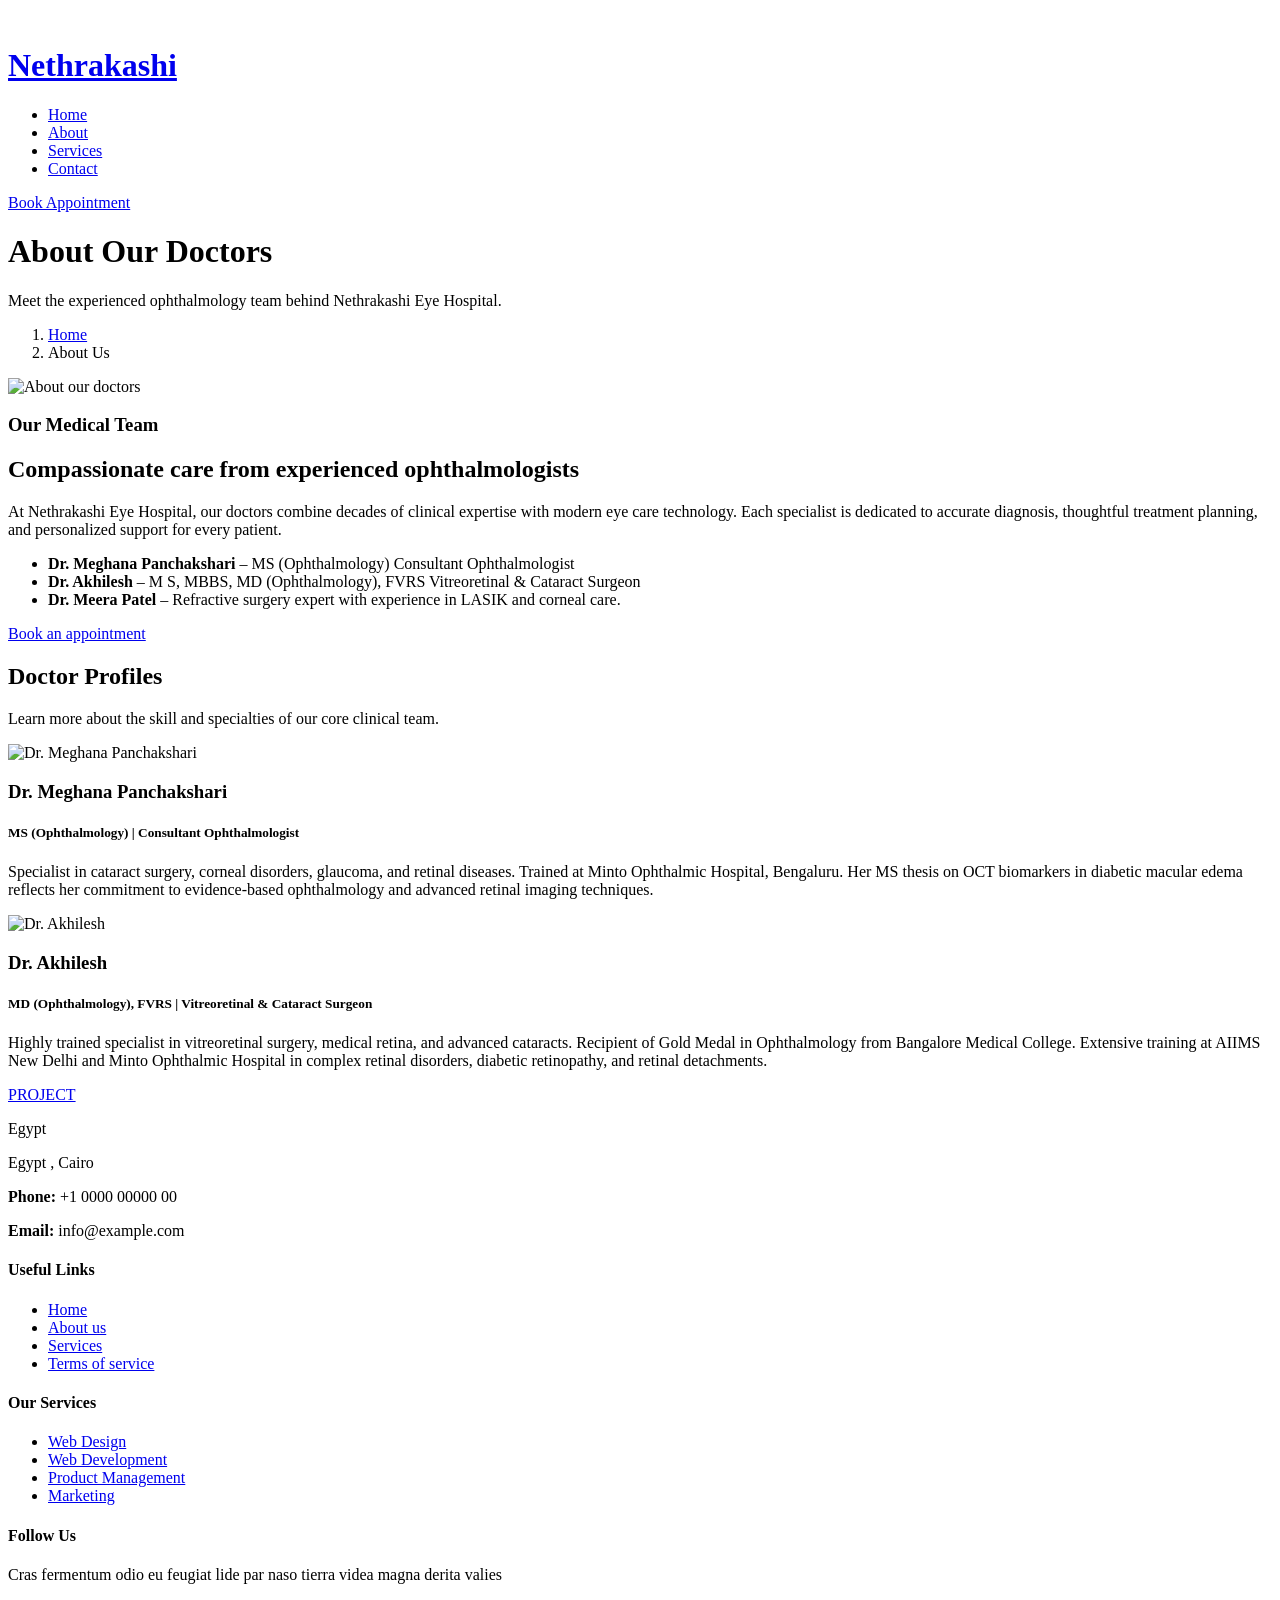
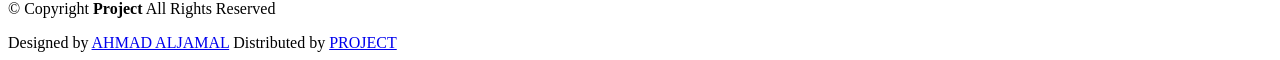
==== about.html @ dff30c12 "Add files via upload" ====
<!DOCTYPE html>
<html lang="en">

<head>
  <meta charset="utf-8">
  <meta content="width=device-width, initial-scale=1.0" name="viewport">
  <title>About Us - Nethrakashi Eye Hospital</title>
  <meta name="description" content="About the doctors and care team at Nethrakashi Eye Hospital">
  <meta name="keywords" content="Eye hospital, doctors, ophthalmology, eye care, about us">

  <!-- Favicons -->
  <link href="assets/img/favicon.png" rel="icon">
  <link href="assets/img/apple-touch-icon.png" rel="apple-touch-icon">

  <!-- Fonts -->
  <link href="https://fonts.googleapis.com" rel="preconnect">
  <link href="https://fonts.gstatic.com" rel="preconnect" crossorigin>
  <link href="https://fonts.googleapis.com/css2?family=Roboto:ital,wght@0,100;0,300;0,400;0,500;0,700;0,900;1,100;1,300;1,400;1,500;1,700;1,900&family=Poppins:ital,wght@0,100;0,200;0,300;0,400;0,500;0,600;0,700;0,800;0,900;1,100;1,200;1,300;1,400;1,500;1,600;1,700;1,800;1,900&family=Nunito:ital,wght@0,200;0,300;0,400;0,500;0,600;0,700;0,800;0,900;1,200;1,300;1,400;1,500;1,600;1,700;1,800;1,900&display=swap" rel="stylesheet">

  <!-- Vendor CSS Files -->
  <link href="assets/vendor/bootstrap/css/bootstrap.min.css" rel="stylesheet">
  <link href="assets/vendor/bootstrap-icons/bootstrap-icons.css" rel="stylesheet">
  <link href="assets/vendor/aos/aos.css" rel="stylesheet">
  <link href="assets/vendor/glightbox/css/glightbox.min.css" rel="stylesheet">
  <link href="assets/vendor/swiper/swiper-bundle.min.css" rel="stylesheet">

  <!-- Main CSS File -->
  <link href="assets/css/main.css" rel="stylesheet">
</head>

<body class="about-page">

  <header id="header" class="header d-flex align-items-center fixed-top">
    <div class="container-fluid container-xl position-relative d-flex align-items-center">

      <a href="index.html" class="logo d-flex align-items-center me-auto">
        <img src="assets/img/logo.png" alt="">
        <h1 class="sitename">Nethrakashi</h1>
      </a>

      <nav id="navmenu" class="navmenu">
        <ul>
          <li><a href="index.html">Home</a></li>
          <li><a href="about.html" class="active">About</a></li>
          <li><a href="index.html#services">Services</a></li>
          <li><a href="index.html#contact">Contact</a></li>
        </ul>
        <i class="mobile-nav-toggle d-xl-none bi bi-list"></i>
      </nav>

      <a class="btn-getstarted flex-md-shrink-0" href="booking.html">Book Appointment</a>

    </div>
  </header>

  <main class="main">

    <div class="page-title">
      <div class="heading">
        <div class="container">
          <div class="row d-flex justify-content-center text-center">
            <div class="col-lg-8">
              <h1>About Our Doctors</h1>
              <p class="mb-0">Meet the experienced ophthalmology team behind Nethrakashi Eye Hospital.</p>
            </div>
          </div>
        </div>
      </div>
      <nav class="breadcrumbs">
        <div class="container">
          <ol>
            <li><a href="index.html">Home</a></li>
            <li class="current">About Us</li>
          </ol>
        </div>
      </nav>
    </div>

    <section id="about" class="about section">
      <div class="container" data-aos="fade-up">
        <div class="row gx-0 align-items-center">

          <div class="col-lg-6 d-flex align-items-center" data-aos="zoom-out" data-aos-delay="200">
            <img src="assets/img/about.jpg" class="img-fluid" alt="About our doctors">
          </div>

          <div class="col-lg-6 d-flex flex-column justify-content-center" data-aos="fade-up" data-aos-delay="200">
            <div class="content">
              <h3>Our Medical Team</h3>
              <h2>Compassionate care from experienced ophthalmologists</h2>
              <p>At Nethrakashi Eye Hospital, our doctors combine decades of clinical expertise with modern eye care technology. Each specialist is dedicated to accurate diagnosis, thoughtful treatment planning, and personalized support for every patient.</p>
              <ul>
                <li><strong>Dr. Meghana Panchakshari</strong> – MS (Ophthalmology) Consultant Ophthalmologist</li>
                <li><strong>Dr. Akhilesh</strong> – M S, MBBS, MD (Ophthalmology), FVRS Vitreoretinal & Cataract Surgeon</li>
                <li><strong>Dr. Meera Patel</strong> – Refractive surgery expert with experience in LASIK and corneal care.</li>
              </ul>
              <div class="text-center text-lg-start">
                <a href="booking.html" class="btn-read-more d-inline-flex align-items-center justify-content-center align-self-center">
                  <span>Book an appointment</span>
                  <i class="bi bi-arrow-right"></i>
                </a>
              </div>
            </div>
          </div>

        </div>
      </div>
    </section>

    <section id="doctor-profiles" class="section">
      <div class="container" data-aos="fade-up">
        <div class="section-title">
          <h2>Doctor Profiles</h2>
          <p>Learn more about the skill and specialties of our core clinical team.</p>
        </div>

        <div class="row gy-4">
          <div class="col-lg-6" data-aos="fade-up" data-aos-delay="100">
            <div class="card doctor-card h-100">
              <div class="row g-0 align-items-center">
                <div class="col-md-5">
                  <img src="assets/img/team/team-2.jpg" class="img-fluid rounded-start" alt="Dr. Meghana Panchakshari">
                </div>
                <div class="col-md-7">
                  <div class="card-body">
                    <h3 class="fs-4">Dr. Meghana Panchakshari</h3>
                    <h5 class="text-muted fw-semibold mb-3">MS (Ophthalmology) | Consultant Ophthalmologist</h5>
                    <p class="fs-6">Specialist in cataract surgery, corneal disorders, glaucoma, and retinal diseases. Trained at Minto Ophthalmic Hospital, Bengaluru. Her MS thesis on OCT biomarkers in diabetic macular edema reflects her commitment to evidence-based ophthalmology and advanced retinal imaging techniques.</p>
                  </div>
                </div>
              </div>
            </div>
          </div>

          <div class="col-lg-6" data-aos="fade-up" data-aos-delay="200">
            <div class="card doctor-card h-100">
              <div class="row g-0 align-items-center">
                <div class="col-md-5">
                  <img src="#" class="img-fluid rounded-start" alt="Dr. Akhilesh">
                </div>
                <div class="col-md-7">
                  <div class="card-body">
                    <h3 class="fs-4">Dr. Akhilesh</h3>
                    <h5 class="text-muted fw-semibold mb-3">MD (Ophthalmology), FVRS | Vitreoretinal & Cataract Surgeon</h5>
                    <p class="fs-6">Highly trained specialist in vitreoretinal surgery, medical retina, and advanced cataracts. Recipient of Gold Medal in Ophthalmology from Bangalore Medical College. Extensive training at AIIMS New Delhi and Minto Ophthalmic Hospital in complex retinal disorders, diabetic retinopathy, and retinal detachments.</p>
                  </div>
                </div>
              </div>
            </div>
          </div>
        </div>
      </div>
    </section>

  </main>

  <footer id="footer" class="footer">

    <div class="container footer-top">
      <div class="row gy-4">
        <div class="col-lg-4 col-md-6 footer-about">
          <a href="index.html" class="d-flex align-items-center">
            <span class="sitename">PROJECT</span>
          </a>
          <div class="footer-contact pt-3">
            <p>Egypt</p>
            <p>Egypt , Cairo</p>
            <p class="mt-3"><strong>Phone:</strong> <span>+1 0000 00000 00</span></p>
            <p><strong>Email:</strong> <span>info@example.com</span></p>
          </div>
        </div>

        <div class="col-lg-2 col-md-3 footer-links">
          <h4>Useful Links</h4>
          <ul>
            <li><i class="bi bi-chevron-right"></i> <a href="index.html">Home</a></li>
            <li><i class="bi bi-chevron-right"></i> <a href="about.html">About us</a></li>
            <li><i class="bi bi-chevron-right"></i> <a href="index.html#services">Services</a></li>
            <li><i class="bi bi-chevron-right"></i> <a href="#">Terms of service</a></li>
          </ul>
        </div>

        <div class="col-lg-2 col-md-3 footer-links">
          <h4>Our Services</h4>
          <ul>
            <li><i class="bi bi-chevron-right"></i> <a href="#">Web Design</a></li>
            <li><i class="bi bi-chevron-right"></i> <a href="#">Web Development</a></li>
            <li><i class="bi bi-chevron-right"></i> <a href="#">Product Management</a></li>
            <li><i class="bi bi-chevron-right"></i> <a href="#">Marketing</a></li>
          </ul>
        </div>

        <div class="col-lg-4 col-md-12">
          <h4>Follow Us</h4>
          <p>Cras fermentum odio eu feugiat lide par naso tierra videa magna derita valies</p>
          <div class="social-links d-flex">
            <a href=""><i class="bi bi-twitter-x"></i></a>
            <a href=""><i class="bi bi-facebook"></i></a>
            <a href=""><i class="bi bi-instagram"></i></a>
            <a href=""><i class="bi bi-linkedin"></i></a>
          </div>
        </div>

      </div>
    </div>

    <div class="container copyright text-center mt-4">
      <p>© <span>Copyright</span> <strong class="px-1 sitename">Project</strong> <span>All Rights Reserved</span></p>
      <div class="credits">
        Designed by <a href="#">AHMAD ALJAMAL</a> Distributed by <a href="#">PROJECT</a>
      </div>
    </div>

  </footer>

  <a href="#" id="scroll-top" class="scroll-top d-flex align-items-center justify-content-center"><i class="bi bi-arrow-up-short"></i></a>

  <!-- Vendor JS Files -->
  <script src="assets/vendor/bootstrap/js/bootstrap.bundle.min.js"></script>
  <script src="assets/vendor/php-email-form/validate.js"></script>
  <script src="assets/vendor/aos/aos.js"></script>
  <script src="assets/vendor/glightbox/js/glightbox.min.js"></script>
  <script src="assets/vendor/purecounter/purecounter_vanilla.js"></script>
  <script src="assets/vendor/imagesloaded/imagesloaded.pkgd.min.js"></script>
  <script src="assets/vendor/isotope-layout/isotope.pkgd.min.js"></script>
  <script src="assets/vendor/swiper/swiper-bundle.min.js"></script>

  <!-- Main JS File -->
  <script src="assets/js/main.js"></script>

</body>

</html>
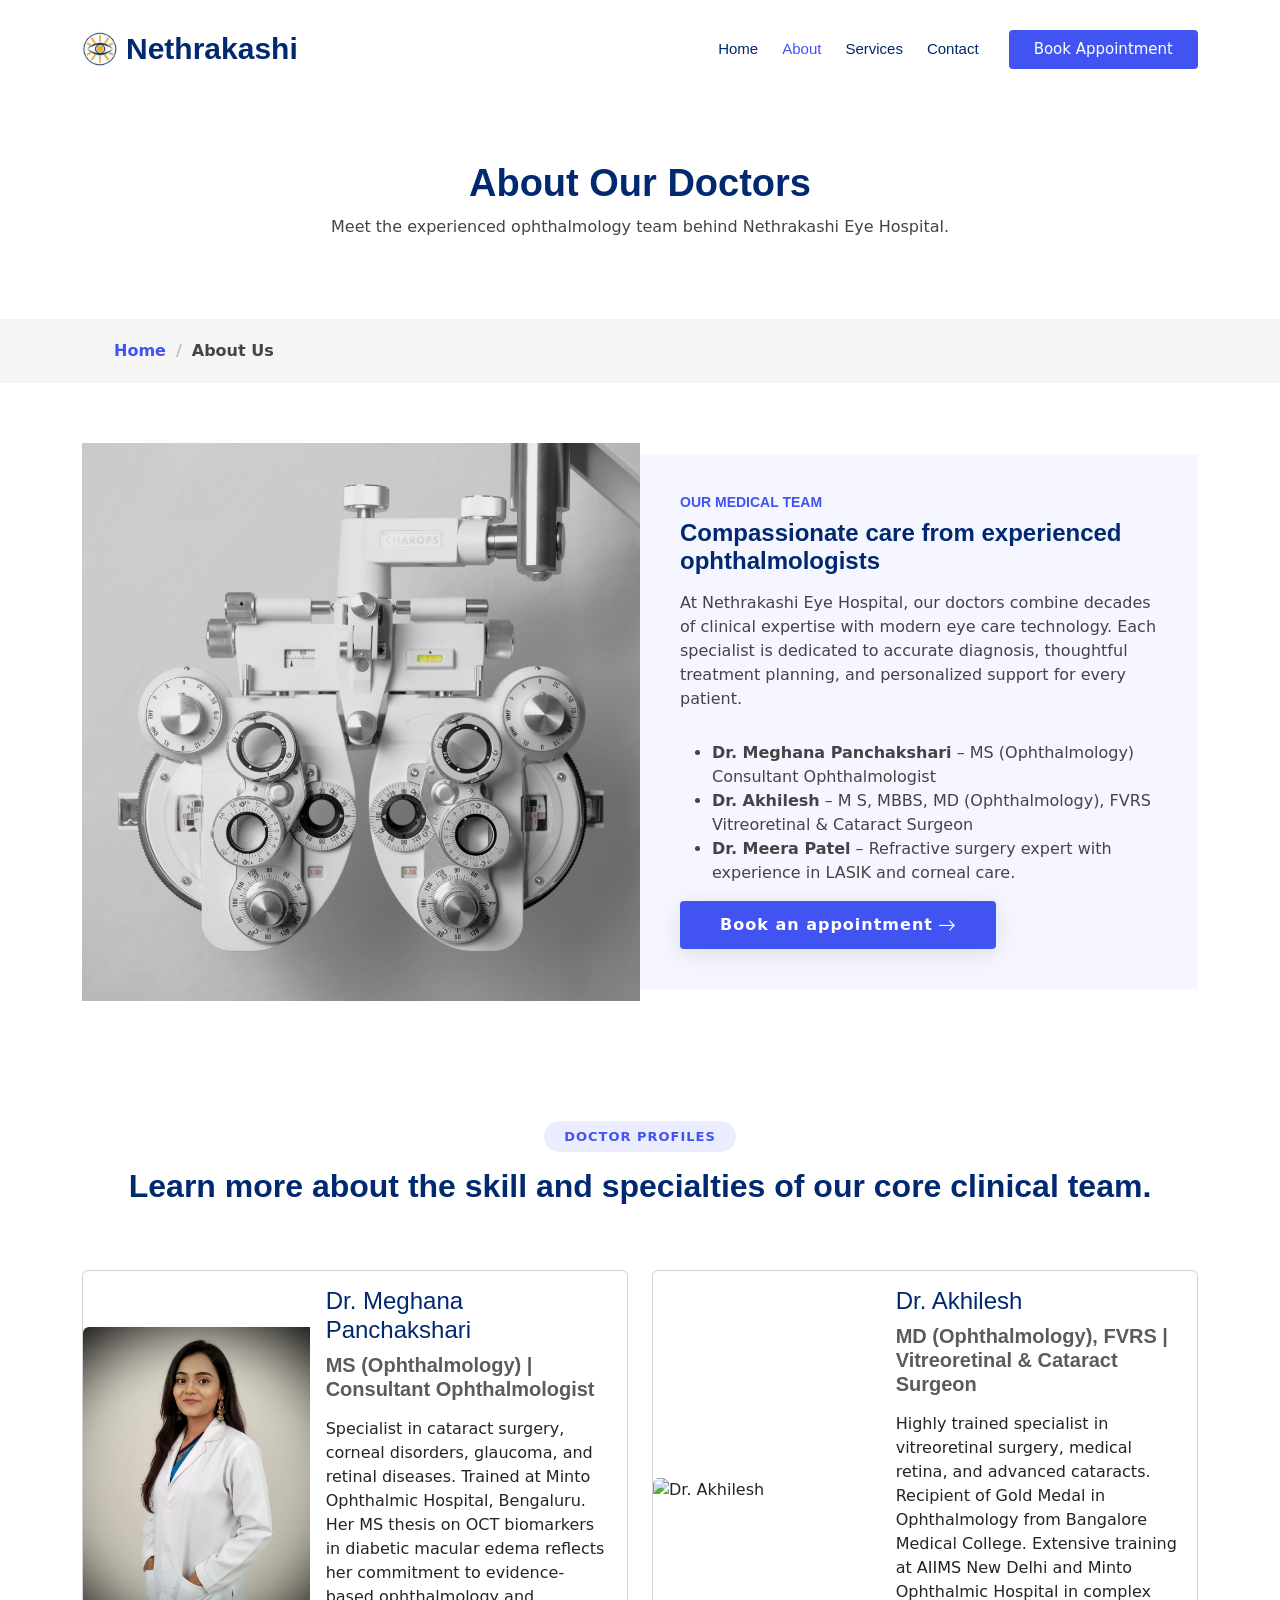
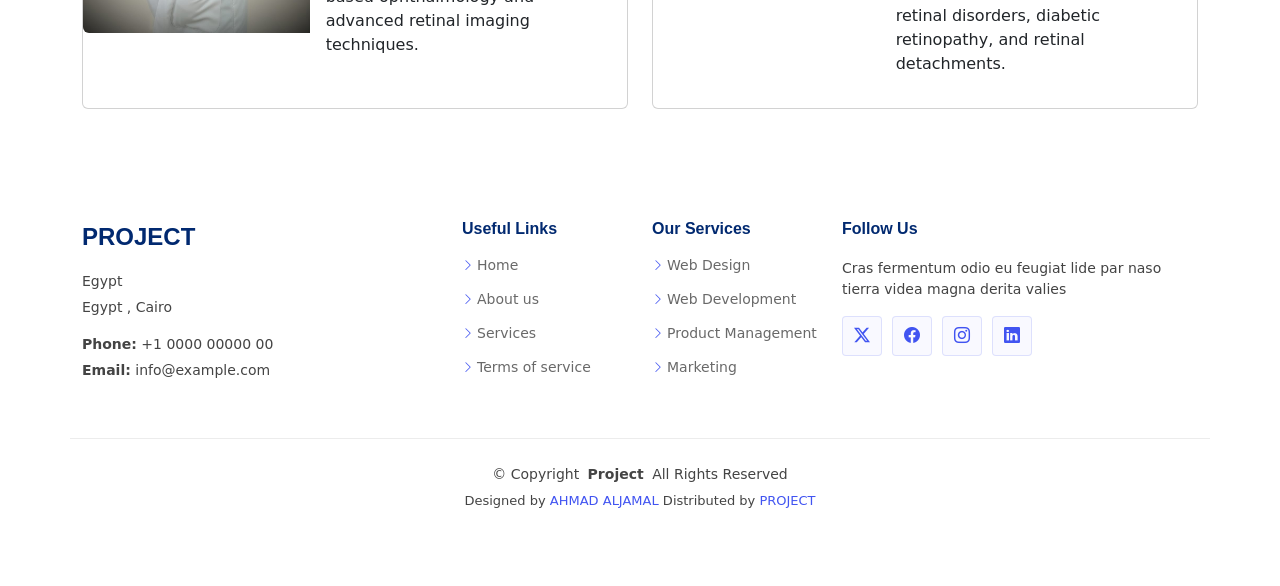
==== commit 9b0c78ba: "Upload new sites with folder structure" ====
--- a/about.html
+++ b/about.html
@@ -1,233 +1,233 @@
-<!DOCTYPE html>
-<html lang="en">
-
-<head>
-  <meta charset="utf-8">
-  <meta content="width=device-width, initial-scale=1.0" name="viewport">
-  <title>About Us - Nethrakashi Eye Hospital</title>
-  <meta name="description" content="About the doctors and care team at Nethrakashi Eye Hospital">
-  <meta name="keywords" content="Eye hospital, doctors, ophthalmology, eye care, about us">
-
-  <!-- Favicons -->
-  <link href="assets/img/favicon.png" rel="icon">
-  <link href="assets/img/apple-touch-icon.png" rel="apple-touch-icon">
-
-  <!-- Fonts -->
-  <link href="https://fonts.googleapis.com" rel="preconnect">
-  <link href="https://fonts.gstatic.com" rel="preconnect" crossorigin>
-  <link href="https://fonts.googleapis.com/css2?family=Roboto:ital,wght@0,100;0,300;0,400;0,500;0,700;0,900;1,100;1,300;1,400;1,500;1,700;1,900&family=Poppins:ital,wght@0,100;0,200;0,300;0,400;0,500;0,600;0,700;0,800;0,900;1,100;1,200;1,300;1,400;1,500;1,600;1,700;1,800;1,900&family=Nunito:ital,wght@0,200;0,300;0,400;0,500;0,600;0,700;0,800;0,900;1,200;1,300;1,400;1,500;1,600;1,700;1,800;1,900&display=swap" rel="stylesheet">
-
-  <!-- Vendor CSS Files -->
-  <link href="assets/vendor/bootstrap/css/bootstrap.min.css" rel="stylesheet">
-  <link href="assets/vendor/bootstrap-icons/bootstrap-icons.css" rel="stylesheet">
-  <link href="assets/vendor/aos/aos.css" rel="stylesheet">
-  <link href="assets/vendor/glightbox/css/glightbox.min.css" rel="stylesheet">
-  <link href="assets/vendor/swiper/swiper-bundle.min.css" rel="stylesheet">
-
-  <!-- Main CSS File -->
-  <link href="assets/css/main.css" rel="stylesheet">
-</head>
-
-<body class="about-page">
-
-  <header id="header" class="header d-flex align-items-center fixed-top">
-    <div class="container-fluid container-xl position-relative d-flex align-items-center">
-
-      <a href="index.html" class="logo d-flex align-items-center me-auto">
-        <img src="assets/img/logo.png" alt="">
-        <h1 class="sitename">Nethrakashi</h1>
-      </a>
-
-      <nav id="navmenu" class="navmenu">
-        <ul>
-          <li><a href="index.html">Home</a></li>
-          <li><a href="about.html" class="active">About</a></li>
-          <li><a href="index.html#services">Services</a></li>
-          <li><a href="index.html#contact">Contact</a></li>
-        </ul>
-        <i class="mobile-nav-toggle d-xl-none bi bi-list"></i>
-      </nav>
-
-      <a class="btn-getstarted flex-md-shrink-0" href="booking.html">Book Appointment</a>
-
-    </div>
-  </header>
-
-  <main class="main">
-
-    <div class="page-title">
-      <div class="heading">
-        <div class="container">
-          <div class="row d-flex justify-content-center text-center">
-            <div class="col-lg-8">
-              <h1>About Our Doctors</h1>
-              <p class="mb-0">Meet the experienced ophthalmology team behind Nethrakashi Eye Hospital.</p>
-            </div>
-          </div>
-        </div>
-      </div>
-      <nav class="breadcrumbs">
-        <div class="container">
-          <ol>
-            <li><a href="index.html">Home</a></li>
-            <li class="current">About Us</li>
-          </ol>
-        </div>
-      </nav>
-    </div>
-
-    <section id="about" class="about section">
-      <div class="container" data-aos="fade-up">
-        <div class="row gx-0 align-items-center">
-
-          <div class="col-lg-6 d-flex align-items-center" data-aos="zoom-out" data-aos-delay="200">
-            <img src="assets/img/about.jpg" class="img-fluid" alt="About our doctors">
-          </div>
-
-          <div class="col-lg-6 d-flex flex-column justify-content-center" data-aos="fade-up" data-aos-delay="200">
-            <div class="content">
-              <h3>Our Medical Team</h3>
-              <h2>Compassionate care from experienced ophthalmologists</h2>
-              <p>At Nethrakashi Eye Hospital, our doctors combine decades of clinical expertise with modern eye care technology. Each specialist is dedicated to accurate diagnosis, thoughtful treatment planning, and personalized support for every patient.</p>
-              <ul>
-                <li><strong>Dr. Meghana Panchakshari</strong> – MS (Ophthalmology) Consultant Ophthalmologist</li>
-                <li><strong>Dr. Akhilesh</strong> – M S, MBBS, MD (Ophthalmology), FVRS Vitreoretinal & Cataract Surgeon</li>
-                <li><strong>Dr. Meera Patel</strong> – Refractive surgery expert with experience in LASIK and corneal care.</li>
-              </ul>
-              <div class="text-center text-lg-start">
-                <a href="booking.html" class="btn-read-more d-inline-flex align-items-center justify-content-center align-self-center">
-                  <span>Book an appointment</span>
-                  <i class="bi bi-arrow-right"></i>
-                </a>
-              </div>
-            </div>
-          </div>
-
-        </div>
-      </div>
-    </section>
-
-    <section id="doctor-profiles" class="section">
-      <div class="container" data-aos="fade-up">
-        <div class="section-title">
-          <h2>Doctor Profiles</h2>
-          <p>Learn more about the skill and specialties of our core clinical team.</p>
-        </div>
-
-        <div class="row gy-4">
-          <div class="col-lg-6" data-aos="fade-up" data-aos-delay="100">
-            <div class="card doctor-card h-100">
-              <div class="row g-0 align-items-center">
-                <div class="col-md-5">
-                  <img src="assets/img/team/team-2.jpg" class="img-fluid rounded-start" alt="Dr. Meghana Panchakshari">
-                </div>
-                <div class="col-md-7">
-                  <div class="card-body">
-                    <h3 class="fs-4">Dr. Meghana Panchakshari</h3>
-                    <h5 class="text-muted fw-semibold mb-3">MS (Ophthalmology) | Consultant Ophthalmologist</h5>
-                    <p class="fs-6">Specialist in cataract surgery, corneal disorders, glaucoma, and retinal diseases. Trained at Minto Ophthalmic Hospital, Bengaluru. Her MS thesis on OCT biomarkers in diabetic macular edema reflects her commitment to evidence-based ophthalmology and advanced retinal imaging techniques.</p>
-                  </div>
-                </div>
-              </div>
-            </div>
-          </div>
-
-          <div class="col-lg-6" data-aos="fade-up" data-aos-delay="200">
-            <div class="card doctor-card h-100">
-              <div class="row g-0 align-items-center">
-                <div class="col-md-5">
-                  <img src="#" class="img-fluid rounded-start" alt="Dr. Akhilesh">
-                </div>
-                <div class="col-md-7">
-                  <div class="card-body">
-                    <h3 class="fs-4">Dr. Akhilesh</h3>
-                    <h5 class="text-muted fw-semibold mb-3">MD (Ophthalmology), FVRS | Vitreoretinal & Cataract Surgeon</h5>
-                    <p class="fs-6">Highly trained specialist in vitreoretinal surgery, medical retina, and advanced cataracts. Recipient of Gold Medal in Ophthalmology from Bangalore Medical College. Extensive training at AIIMS New Delhi and Minto Ophthalmic Hospital in complex retinal disorders, diabetic retinopathy, and retinal detachments.</p>
-                  </div>
-                </div>
-              </div>
-            </div>
-          </div>
-        </div>
-      </div>
-    </section>
-
-  </main>
-
-  <footer id="footer" class="footer">
-
-    <div class="container footer-top">
-      <div class="row gy-4">
-        <div class="col-lg-4 col-md-6 footer-about">
-          <a href="index.html" class="d-flex align-items-center">
-            <span class="sitename">PROJECT</span>
-          </a>
-          <div class="footer-contact pt-3">
-            <p>Egypt</p>
-            <p>Egypt , Cairo</p>
-            <p class="mt-3"><strong>Phone:</strong> <span>+1 0000 00000 00</span></p>
-            <p><strong>Email:</strong> <span>info@example.com</span></p>
-          </div>
-        </div>
-
-        <div class="col-lg-2 col-md-3 footer-links">
-          <h4>Useful Links</h4>
-          <ul>
-            <li><i class="bi bi-chevron-right"></i> <a href="index.html">Home</a></li>
-            <li><i class="bi bi-chevron-right"></i> <a href="about.html">About us</a></li>
-            <li><i class="bi bi-chevron-right"></i> <a href="index.html#services">Services</a></li>
-            <li><i class="bi bi-chevron-right"></i> <a href="#">Terms of service</a></li>
-          </ul>
-        </div>
-
-        <div class="col-lg-2 col-md-3 footer-links">
-          <h4>Our Services</h4>
-          <ul>
-            <li><i class="bi bi-chevron-right"></i> <a href="#">Web Design</a></li>
-            <li><i class="bi bi-chevron-right"></i> <a href="#">Web Development</a></li>
-            <li><i class="bi bi-chevron-right"></i> <a href="#">Product Management</a></li>
-            <li><i class="bi bi-chevron-right"></i> <a href="#">Marketing</a></li>
-          </ul>
-        </div>
-
-        <div class="col-lg-4 col-md-12">
-          <h4>Follow Us</h4>
-          <p>Cras fermentum odio eu feugiat lide par naso tierra videa magna derita valies</p>
-          <div class="social-links d-flex">
-            <a href=""><i class="bi bi-twitter-x"></i></a>
-            <a href=""><i class="bi bi-facebook"></i></a>
-            <a href=""><i class="bi bi-instagram"></i></a>
-            <a href=""><i class="bi bi-linkedin"></i></a>
-          </div>
-        </div>
-
-      </div>
-    </div>
-
-    <div class="container copyright text-center mt-4">
-      <p>© <span>Copyright</span> <strong class="px-1 sitename">Project</strong> <span>All Rights Reserved</span></p>
-      <div class="credits">
-        Designed by <a href="#">AHMAD ALJAMAL</a> Distributed by <a href="#">PROJECT</a>
-      </div>
-    </div>
-
-  </footer>
-
-  <a href="#" id="scroll-top" class="scroll-top d-flex align-items-center justify-content-center"><i class="bi bi-arrow-up-short"></i></a>
-
-  <!-- Vendor JS Files -->
-  <script src="assets/vendor/bootstrap/js/bootstrap.bundle.min.js"></script>
-  <script src="assets/vendor/php-email-form/validate.js"></script>
-  <script src="assets/vendor/aos/aos.js"></script>
-  <script src="assets/vendor/glightbox/js/glightbox.min.js"></script>
-  <script src="assets/vendor/purecounter/purecounter_vanilla.js"></script>
-  <script src="assets/vendor/imagesloaded/imagesloaded.pkgd.min.js"></script>
-  <script src="assets/vendor/isotope-layout/isotope.pkgd.min.js"></script>
-  <script src="assets/vendor/swiper/swiper-bundle.min.js"></script>
-
-  <!-- Main JS File -->
-  <script src="assets/js/main.js"></script>
-
-</body>
-
+<!DOCTYPE html>
+<html lang="en">
+
+<head>
+  <meta charset="utf-8">
+  <meta content="width=device-width, initial-scale=1.0" name="viewport">
+  <title>About Us - Nethrakashi Eye Hospital</title>
+  <meta name="description" content="About the doctors and care team at Nethrakashi Eye Hospital">
+  <meta name="keywords" content="Eye hospital, doctors, ophthalmology, eye care, about us">
+
+  <!-- Favicons -->
+  <link href="assets/img/favicon.png" rel="icon">
+  <link href="assets/img/apple-touch-icon.png" rel="apple-touch-icon">
+
+  <!-- Fonts -->
+  <link href="https://fonts.googleapis.com" rel="preconnect">
+  <link href="https://fonts.gstatic.com" rel="preconnect" crossorigin>
+  <link href="https://fonts.googleapis.com/css2?family=Roboto:ital,wght@0,100;0,300;0,400;0,500;0,700;0,900;1,100;1,300;1,400;1,500;1,700;1,900&family=Poppins:ital,wght@0,100;0,200;0,300;0,400;0,500;0,600;0,700;0,800;0,900;1,100;1,200;1,300;1,400;1,500;1,600;1,700;1,800;1,900&family=Nunito:ital,wght@0,200;0,300;0,400;0,500;0,600;0,700;0,800;0,900;1,200;1,300;1,400;1,500;1,600;1,700;1,800;1,900&display=swap" rel="stylesheet">
+
+  <!-- Vendor CSS Files -->
+  <link href="assets/vendor/bootstrap/css/bootstrap.min.css" rel="stylesheet">
+  <link href="assets/vendor/bootstrap-icons/bootstrap-icons.css" rel="stylesheet">
+  <link href="assets/vendor/aos/aos.css" rel="stylesheet">
+  <link href="assets/vendor/glightbox/css/glightbox.min.css" rel="stylesheet">
+  <link href="assets/vendor/swiper/swiper-bundle.min.css" rel="stylesheet">
+
+  <!-- Main CSS File -->
+  <link href="assets/css/main.css" rel="stylesheet">
+</head>
+
+<body class="about-page">
+
+  <header id="header" class="header d-flex align-items-center fixed-top">
+    <div class="container-fluid container-xl position-relative d-flex align-items-center">
+
+      <a href="index.html" class="logo d-flex align-items-center me-auto">
+        <img src="assets/img/logo.png" alt="">
+        <h1 class="sitename">Nethrakashi</h1>
+      </a>
+
+      <nav id="navmenu" class="navmenu">
+        <ul>
+          <li><a href="index.html">Home</a></li>
+          <li><a href="about.html" class="active">About</a></li>
+          <li><a href="index.html#services">Services</a></li>
+          <li><a href="index.html#contact">Contact</a></li>
+        </ul>
+        <i class="mobile-nav-toggle d-xl-none bi bi-list"></i>
+      </nav>
+
+      <a class="btn-getstarted flex-md-shrink-0" href="booking.html">Book Appointment</a>
+
+    </div>
+  </header>
+
+  <main class="main">
+
+    <div class="page-title">
+      <div class="heading">
+        <div class="container">
+          <div class="row d-flex justify-content-center text-center">
+            <div class="col-lg-8">
+              <h1>About Our Doctors</h1>
+              <p class="mb-0">Meet the experienced ophthalmology team behind Nethrakashi Eye Hospital.</p>
+            </div>
+          </div>
+        </div>
+      </div>
+      <nav class="breadcrumbs">
+        <div class="container">
+          <ol>
+            <li><a href="index.html">Home</a></li>
+            <li class="current">About Us</li>
+          </ol>
+        </div>
+      </nav>
+    </div>
+
+    <section id="about" class="about section">
+      <div class="container" data-aos="fade-up">
+        <div class="row gx-0 align-items-center">
+
+          <div class="col-lg-6 d-flex align-items-center" data-aos="zoom-out" data-aos-delay="200">
+            <img src="assets/img/about.jpg" class="img-fluid" alt="About our doctors">
+          </div>
+
+          <div class="col-lg-6 d-flex flex-column justify-content-center" data-aos="fade-up" data-aos-delay="200">
+            <div class="content">
+              <h3>Our Medical Team</h3>
+              <h2>Compassionate care from experienced ophthalmologists</h2>
+              <p>At Nethrakashi Eye Hospital, our doctors combine decades of clinical expertise with modern eye care technology. Each specialist is dedicated to accurate diagnosis, thoughtful treatment planning, and personalized support for every patient.</p>
+              <ul>
+                <li><strong>Dr. Meghana Panchakshari</strong> – MS (Ophthalmology) Consultant Ophthalmologist</li>
+                <li><strong>Dr. Akhilesh</strong> – M S, MBBS, MD (Ophthalmology), FVRS Vitreoretinal & Cataract Surgeon</li>
+                <li><strong>Dr. Meera Patel</strong> – Refractive surgery expert with experience in LASIK and corneal care.</li>
+              </ul>
+              <div class="text-center text-lg-start">
+                <a href="booking.html" class="btn-read-more d-inline-flex align-items-center justify-content-center align-self-center">
+                  <span>Book an appointment</span>
+                  <i class="bi bi-arrow-right"></i>
+                </a>
+              </div>
+            </div>
+          </div>
+
+        </div>
+      </div>
+    </section>
+
+    <section id="doctor-profiles" class="section">
+      <div class="container" data-aos="fade-up">
+        <div class="section-title">
+          <h2>Doctor Profiles</h2>
+          <p>Learn more about the skill and specialties of our core clinical team.</p>
+        </div>
+
+        <div class="row gy-4">
+          <div class="col-lg-6" data-aos="fade-up" data-aos-delay="100">
+            <div class="card doctor-card h-100">
+              <div class="row g-0 align-items-center">
+                <div class="col-md-5">
+                  <img src="assets/img/team/team-2.jpg" class="img-fluid rounded-start" alt="Dr. Meghana Panchakshari">
+                </div>
+                <div class="col-md-7">
+                  <div class="card-body">
+                    <h3 class="fs-4">Dr. Meghana Panchakshari</h3>
+                    <h5 class="text-muted fw-semibold mb-3">MS (Ophthalmology) | Consultant Ophthalmologist</h5>
+                    <p class="fs-6">Specialist in cataract surgery, corneal disorders, glaucoma, and retinal diseases. Trained at Minto Ophthalmic Hospital, Bengaluru. Her MS thesis on OCT biomarkers in diabetic macular edema reflects her commitment to evidence-based ophthalmology and advanced retinal imaging techniques.</p>
+                  </div>
+                </div>
+              </div>
+            </div>
+          </div>
+
+          <div class="col-lg-6" data-aos="fade-up" data-aos-delay="200">
+            <div class="card doctor-card h-100">
+              <div class="row g-0 align-items-center">
+                <div class="col-md-5">
+                  <img src="#" class="img-fluid rounded-start" alt="Dr. Akhilesh">
+                </div>
+                <div class="col-md-7">
+                  <div class="card-body">
+                    <h3 class="fs-4">Dr. Akhilesh</h3>
+                    <h5 class="text-muted fw-semibold mb-3">MD (Ophthalmology), FVRS | Vitreoretinal & Cataract Surgeon</h5>
+                    <p class="fs-6">Highly trained specialist in vitreoretinal surgery, medical retina, and advanced cataracts. Recipient of Gold Medal in Ophthalmology from Bangalore Medical College. Extensive training at AIIMS New Delhi and Minto Ophthalmic Hospital in complex retinal disorders, diabetic retinopathy, and retinal detachments.</p>
+                  </div>
+                </div>
+              </div>
+            </div>
+          </div>
+        </div>
+      </div>
+    </section>
+
+  </main>
+
+  <footer id="footer" class="footer">
+
+    <div class="container footer-top">
+      <div class="row gy-4">
+        <div class="col-lg-4 col-md-6 footer-about">
+          <a href="index.html" class="d-flex align-items-center">
+            <span class="sitename">PROJECT</span>
+          </a>
+          <div class="footer-contact pt-3">
+            <p>Egypt</p>
+            <p>Egypt , Cairo</p>
+            <p class="mt-3"><strong>Phone:</strong> <span>+1 0000 00000 00</span></p>
+            <p><strong>Email:</strong> <span>info@example.com</span></p>
+          </div>
+        </div>
+
+        <div class="col-lg-2 col-md-3 footer-links">
+          <h4>Useful Links</h4>
+          <ul>
+            <li><i class="bi bi-chevron-right"></i> <a href="index.html">Home</a></li>
+            <li><i class="bi bi-chevron-right"></i> <a href="about.html">About us</a></li>
+            <li><i class="bi bi-chevron-right"></i> <a href="index.html#services">Services</a></li>
+            <li><i class="bi bi-chevron-right"></i> <a href="#">Terms of service</a></li>
+          </ul>
+        </div>
+
+        <div class="col-lg-2 col-md-3 footer-links">
+          <h4>Our Services</h4>
+          <ul>
+            <li><i class="bi bi-chevron-right"></i> <a href="#">Web Design</a></li>
+            <li><i class="bi bi-chevron-right"></i> <a href="#">Web Development</a></li>
+            <li><i class="bi bi-chevron-right"></i> <a href="#">Product Management</a></li>
+            <li><i class="bi bi-chevron-right"></i> <a href="#">Marketing</a></li>
+          </ul>
+        </div>
+
+        <div class="col-lg-4 col-md-12">
+          <h4>Follow Us</h4>
+          <p>Cras fermentum odio eu feugiat lide par naso tierra videa magna derita valies</p>
+          <div class="social-links d-flex">
+            <a href=""><i class="bi bi-twitter-x"></i></a>
+            <a href=""><i class="bi bi-facebook"></i></a>
+            <a href=""><i class="bi bi-instagram"></i></a>
+            <a href=""><i class="bi bi-linkedin"></i></a>
+          </div>
+        </div>
+
+      </div>
+    </div>
+
+    <div class="container copyright text-center mt-4">
+      <p>© <span>Copyright</span> <strong class="px-1 sitename">Project</strong> <span>All Rights Reserved</span></p>
+      <div class="credits">
+        Designed by <a href="#">AHMAD ALJAMAL</a> Distributed by <a href="#">PROJECT</a>
+      </div>
+    </div>
+
+  </footer>
+
+  <a href="#" id="scroll-top" class="scroll-top d-flex align-items-center justify-content-center"><i class="bi bi-arrow-up-short"></i></a>
+
+  <!-- Vendor JS Files -->
+  <script src="assets/vendor/bootstrap/js/bootstrap.bundle.min.js"></script>
+  <script src="assets/vendor/php-email-form/validate.js"></script>
+  <script src="assets/vendor/aos/aos.js"></script>
+  <script src="assets/vendor/glightbox/js/glightbox.min.js"></script>
+  <script src="assets/vendor/purecounter/purecounter_vanilla.js"></script>
+  <script src="assets/vendor/imagesloaded/imagesloaded.pkgd.min.js"></script>
+  <script src="assets/vendor/isotope-layout/isotope.pkgd.min.js"></script>
+  <script src="assets/vendor/swiper/swiper-bundle.min.js"></script>
+
+  <!-- Main JS File -->
+  <script src="assets/js/main.js"></script>
+
+</body>
+
 </html>
--- a/assets/css/main.css
+++ b/assets/css/main.css
@@ -0,0 +1,2803 @@
+
+/* Fonts */
+:root {
+  --default-font: "Roboto",  system-ui, -apple-system, "Segoe UI", Roboto, "Helvetica Neue", Arial, "Noto Sans", "Liberation Sans", sans-serif, "Apple Color Emoji", "Segoe UI Emoji", "Segoe UI Symbol", "Noto Color Emoji";
+  --heading-font: "Nunito",  sans-serif;
+  --nav-font: "Poppins",  sans-serif;
+}
+
+/* Global Colors - The following color variables are used throughout the website. Updating them here will change the color scheme of the entire website */
+:root { 
+  --background-color: #ffffff; /* Background color for the entire website, including individual sections */
+  --default-color: #444444; /* Default color used for the majority of the text content across the entire website */
+  --heading-color: #012970; /* Color for headings, subheadings and title throughout the website */
+  --accent-color: #4154f1; /* Accent color that represents your brand on the website. It's used for buttons, links, and other elements that need to stand out */
+  --surface-color: #ffffff; /* The surface color is used as a background of boxed elements within sections, such as cards, icon boxes, or other elements that require a visual separation from the global background. */
+  --contrast-color: #ffffff; /* Contrast color for text, ensuring readability against backgrounds of accent, heading, or default colors. */
+}
+
+/* Nav Menu Colors - The following color variables are used specifically for the navigation menu. They are separate from the global colors to allow for more customization options */
+:root {
+  --nav-color: #012970;  /* The default color of the main navmenu links */
+  --nav-hover-color: #4154f1; /* Applied to main navmenu links when they are hovered over or active */
+  --nav-mobile-background-color: #ffffff; /* Used as the background color for mobile navigation menu */
+  --nav-dropdown-background-color: #ffffff; /* Used as the background color for dropdown items that appear when hovering over primary navigation items */
+  --nav-dropdown-color: #212529; /* Used for navigation links of the dropdown items in the navigation menu. */
+  --nav-dropdown-hover-color: #4154f1; /* Similar to --nav-hover-color, this color is applied to dropdown navigation links when they are hovered over. */
+}
+
+/* Color Presets - These classes override global colors when applied to any section or element, providing reuse of the sam color scheme. */
+
+.light-background {
+  --background-color: #f9f9f9;
+  --surface-color: #ffffff;
+}
+
+.dark-background {
+  --background-color: #060606;
+  --default-color: #ffffff;
+  --heading-color: #ffffff;
+  --surface-color: #252525;
+  --contrast-color: #ffffff;
+}
+
+/* Smooth scroll */
+:root {
+  scroll-behavior: smooth;
+}
+
+/*--------------------------------------------------------------
+# General Styling & Shared Classes
+--------------------------------------------------------------*/
+body {
+  color: var(--default-color);
+  background-color: var(--background-color);
+  font-family: var(--default-font);
+}
+*{
+  
+}
+
+a {
+  color: var(--accent-color);
+  text-decoration: none;
+  transition: 0.3s;
+}
+
+a:hover {
+  color: color-mix(in srgb, var(--accent-color), transparent 25%);
+  text-decoration: none;
+}
+
+h1,
+h2,
+h3,
+h4,
+h5,
+h6 {
+  color: var(--heading-color);
+  font-family: var(--heading-font);
+}
+
+/* PHP Email Form Messages
+------------------------------*/
+.php-email-form .error-message {
+  display: none;
+  background: #df1529;
+  color: #ffffff;
+  text-align: left;
+  padding: 15px;
+  margin-bottom: 24px;
+  font-weight: 600;
+}
+
+.php-email-form .sent-message {
+  display: none;
+  color: #ffffff;
+  color: #ffffff;
+  background: #059652;
+  text-align: center;
+  padding: 15px;
+  margin-bottom: 24px;
+  font-weight: 600;
+}
+
+.php-email-form .loading {
+  display: none;
+  display: none;
+  background: var(--surface-color);
+  text-align: center;
+  padding: 15px;
+  margin-bottom: 24px;
+}
+
+.php-email-form .loading:before {
+  content: "";
+  display: inline-block;
+  border-radius: 50%;
+  width: 24px;
+  height: 24px;
+  margin: 0 10px -6px 0;
+  border: 3px solid var(--accent-color);
+  border-top-color: var(--surface-color);
+  animation: php-email-form-loading 1s linear infinite;
+}
+
+@keyframes php-email-form-loading {
+  0% {
+    transform: rotate(0deg);
+  }
+
+  100% {
+    transform: rotate(360deg);
+  }
+}
+
+/*--------------------------------------------------------------
+# Global Header
+--------------------------------------------------------------*/
+.header {
+  color: var(--default-color);
+  background-color: var(--background-color);
+  padding: 20px 0;
+  transition: all 0.5s;
+  z-index: 997;
+}
+
+.header .logo {
+  line-height: 1;
+}
+
+.header .logo img {
+  max-height: 36px;
+  margin-right: 8px;
+}
+
+.header .logo h1 {
+  font-size: 30px;
+  margin: 0;
+  font-weight: 700;
+  color: var(--heading-color);
+}
+
+.header .btn-getstarted,
+.header .btn-getstarted:focus {
+  color: var(--contrast-color);
+  background: var(--accent-color);
+  font-size: 15px;
+  padding: 8px 25px;
+  margin: 0 0 0 30px;
+  border-radius: 4px;
+  transition: 0.3s;
+  font-weight: 500;
+}
+
+.header .btn-getstarted:hover,
+.header .btn-getstarted:focus:hover {
+  color: var(--contrast-color);
+  background: color-mix(in srgb, var(--accent-color), transparent 15%);
+}
+
+@media (max-width: 1200px) {
+  .header .logo {
+    order: 1;
+  }
+
+  .header .btn-getstarted {
+    order: 2;
+    margin: 0 15px 0 0;
+    padding: 6px 15px;
+  }
+
+  .header .navmenu {
+    order: 3;
+  }
+}
+
+.scrolled .header {
+  box-shadow: 0px 0 18px rgba(0, 0, 0, 0.1);
+}
+
+/* Index Page Header
+------------------------------*/
+.index-page .header {
+  --background-color: rgba(255, 255, 255, 0);
+}
+
+/* Index Page Header on Scroll
+------------------------------*/
+.index-page.scrolled .header {
+  --background-color: #ffffff;
+}
+
+/*--------------------------------------------------------------
+# Navigation Menu
+--------------------------------------------------------------*/
+/* Navmenu - Desktop */
+@media (min-width: 1200px) {
+  .navmenu {
+    padding: 0;
+  }
+
+  .navmenu ul {
+    margin: 0;
+    padding: 0;
+    display: flex;
+    list-style: none;
+    align-items: center;
+  }
+
+  .navmenu li {
+    position: relative;
+  }
+
+  .navmenu a,
+  .navmenu a:focus {
+    color: var(--nav-color);
+    padding: 18px 12px;
+    font-size: 15px;
+    font-family: var(--nav-font);
+    font-weight: 500;
+    display: flex;
+    align-items: center;
+    justify-content: space-between;
+    white-space: nowrap;
+    transition: 0.3s;
+  }
+
+  .navmenu a i,
+  .navmenu a:focus i {
+    font-size: 12px;
+    line-height: 0;
+    margin-left: 5px;
+    transition: 0.3s;
+  }
+
+  .navmenu li:last-child a {
+    padding-right: 0;
+  }
+
+  .navmenu li:hover>a,
+  .navmenu .active,
+  .navmenu .active:focus {
+    color: var(--nav-hover-color);
+  }
+
+  .navmenu .dropdown ul {
+    margin: 0;
+    padding: 10px 0;
+    background: var(--nav-dropdown-background-color);
+    display: block;
+    position: absolute;
+    visibility: hidden;
+    left: 14px;
+    top: 130%;
+    opacity: 0;
+    transition: 0.3s;
+    border-radius: 4px;
+    z-index: 99;
+    box-shadow: 0px 0px 30px rgba(0, 0, 0, 0.1);
+  }
+
+  .navmenu .dropdown ul li {
+    min-width: 200px;
+  }
+
+  .navmenu .dropdown ul a {
+    padding: 10px 20px;
+    font-size: 15px;
+    text-transform: none;
+    color: var(--nav-dropdown-color);
+  }
+
+  .navmenu .dropdown ul a i {
+    font-size: 12px;
+  }
+
+  .navmenu .dropdown ul a:hover,
+  .navmenu .dropdown ul .active:hover,
+  .navmenu .dropdown ul li:hover>a {
+    color: var(--nav-dropdown-hover-color);
+  }
+
+  .navmenu .dropdown:hover>ul {
+    opacity: 1;
+    top: 100%;
+    visibility: visible;
+  }
+
+  .navmenu .dropdown .dropdown ul {
+    top: 0;
+    left: -90%;
+    visibility: hidden;
+  }
+
+  .navmenu .dropdown .dropdown:hover>ul {
+    opacity: 1;
+    top: 0;
+    left: -100%;
+    visibility: visible;
+  }
+}
+
+/* Navmenu - Mobile */
+@media (max-width: 1199px) {
+  .mobile-nav-toggle {
+    color: var(--nav-color);
+    font-size: 28px;
+    line-height: 0;
+    margin-right: 10px;
+    cursor: pointer;
+    transition: color 0.3s;
+  }
+
+  .navmenu {
+    padding: 0;
+    z-index: 9997;
+  }
+
+  .navmenu ul {
+    display: none;
+    list-style: none;
+    position: absolute;
+    inset: 60px 20px 20px 20px;
+    padding: 10px 0;
+    margin: 0;
+    border-radius: 6px;
+    background-color: var(--nav-mobile-background-color);
+    overflow-y: auto;
+    transition: 0.3s;
+    z-index: 9998;
+    box-shadow: 0px 0px 30px rgba(0, 0, 0, 0.1);
+  }
+
+  .navmenu a,
+  .navmenu a:focus {
+    color: var(--nav-dropdown-color);
+    padding: 10px 20px;
+    font-family: var(--nav-font);
+    font-size: 17px;
+    font-weight: 500;
+    display: flex;
+    align-items: center;
+    justify-content: space-between;
+    white-space: nowrap;
+    transition: 0.3s;
+  }
+
+  .navmenu a i,
+  .navmenu a:focus i {
+    font-size: 12px;
+    line-height: 0;
+    margin-left: 5px;
+    width: 30px;
+    height: 30px;
+    display: flex;
+    align-items: center;
+    justify-content: center;
+    border-radius: 50%;
+    transition: 0.3s;
+    background-color: color-mix(in srgb, var(--accent-color), transparent 90%);
+  }
+
+  .navmenu a i:hover,
+  .navmenu a:focus i:hover {
+    background-color: var(--accent-color);
+    color: var(--contrast-color);
+  }
+
+  .navmenu a:hover,
+  .navmenu .active,
+  .navmenu .active:focus {
+    color: var(--nav-dropdown-hover-color);
+  }
+
+  .navmenu .active i,
+  .navmenu .active:focus i {
+    background-color: var(--accent-color);
+    color: var(--contrast-color);
+    transform: rotate(180deg);
+  }
+
+  .navmenu .dropdown ul {
+    position: static;
+    display: none;
+    z-index: 99;
+    padding: 10px 0;
+    margin: 10px 20px;
+    background-color: var(--nav-dropdown-background-color);
+    border: 1px solid color-mix(in srgb, var(--default-color), transparent 90%);
+    box-shadow: none;
+    transition: all 0.5s ease-in-out;
+  }
+
+  .navmenu .dropdown ul ul {
+    background-color: rgba(33, 37, 41, 0.1);
+  }
+
+  .navmenu .dropdown>.dropdown-active {
+    display: block;
+    background-color: rgba(33, 37, 41, 0.03);
+  }
+
+  .mobile-nav-active {
+    overflow: hidden;
+  }
+
+  .mobile-nav-active .mobile-nav-toggle {
+    color: #fff;
+    position: absolute;
+    font-size: 32px;
+    top: 15px;
+    right: 15px;
+    margin-right: 0;
+    z-index: 9999;
+  }
+
+  .mobile-nav-active .navmenu {
+    position: fixed;
+    overflow: hidden;
+    inset: 0;
+    background: rgba(33, 37, 41, 0.8);
+    transition: 0.3s;
+  }
+
+  .mobile-nav-active .navmenu>ul {
+    display: block;
+  }
+}
+
+/* Listing Dropdown - Desktop */
+@media (min-width: 1200px) {
+  .navmenu .listing-dropdown {
+    position: static;
+  }
+
+  .navmenu .listing-dropdown ul {
+    margin: 0;
+    padding: 10px;
+    background: var(--nav-dropdown-background-color);
+    box-shadow: 0px 0px 20px rgba(0, 0, 0, 0.1);
+    position: absolute;
+    top: 130%;
+    left: 0;
+    right: 0;
+    visibility: hidden;
+    opacity: 0;
+    display: flex;
+    transition: 0.3s;
+    border-radius: 4px;
+    z-index: 99;
+  }
+
+  .navmenu .listing-dropdown ul li {
+    flex: 1;
+  }
+
+  .navmenu .listing-dropdown ul li a,
+  .navmenu .listing-dropdown ul li:hover>a {
+    padding: 10px 20px;
+    font-size: 15px;
+    color: var(--nav-dropdown-color);
+    background-color: var(--nav-dropdown-background-color);
+  }
+
+  .navmenu .listing-dropdown ul li a:hover,
+  .navmenu .listing-dropdown ul li .active,
+  .navmenu .listing-dropdown ul li .active:hover {
+    color: var(--nav-dropdown-hover-color);
+    background-color: var(--nav-dropdown-background-color);
+  }
+
+  .navmenu .listing-dropdown:hover>ul {
+    opacity: 1;
+    top: 100%;
+    visibility: visible;
+  }
+}
+
+/* Listing Dropdown - Mobile */
+@media (max-width: 1199px) {
+  .navmenu .listing-dropdown ul {
+    position: static;
+    display: none;
+    z-index: 99;
+    padding: 10px 0;
+    margin: 10px 20px;
+    background-color: var(--nav-dropdown-background-color);
+    border: 1px solid color-mix(in srgb, var(--default-color), transparent 90%);
+    box-shadow: none;
+    transition: all 0.5s ease-in-out;
+  }
+
+  .navmenu .listing-dropdown ul ul {
+    background-color: rgba(33, 37, 41, 0.1);
+  }
+
+  .navmenu .listing-dropdown>.dropdown-active {
+    display: block;
+    background-color: rgba(33, 37, 41, 0.03);
+  }
+}
+
+/*--------------------------------------------------------------
+# Global Footer
+--------------------------------------------------------------*/
+.footer {
+  color: var(--default-color);
+  background-color: var(--background-color);
+  font-size: 14px;
+  padding-bottom: 50px;
+  position: relative;
+}
+
+.footer .footer-newsletter {
+  background-color: color-mix(in srgb, var(--accent-color), transparent 97%);
+  border-top: 1px solid color-mix(in srgb, var(--accent-color), transparent 85%);
+  border-bottom: 1px solid color-mix(in srgb, var(--accent-color), transparent 85%);
+  padding: 50px 0;
+}
+
+.footer .footer-newsletter h4 {
+  font-size: 24px;
+}
+
+.footer .footer-newsletter .newsletter-form {
+  margin-top: 30px;
+  margin-bottom: 15px;
+  padding: 6px 8px;
+  position: relative;
+  background-color: color-mix(in srgb, var(--background-color), transparent 50%);
+  border: 1px solid color-mix(in srgb, var(--default-color), transparent 90%);
+  box-shadow: 0px 2px 25px rgba(0, 0, 0, 0.1);
+  display: flex;
+  transition: 0.3s;
+  border-radius: 4px;
+}
+
+.footer .footer-newsletter .newsletter-form:focus-within {
+  border-color: var(--accent-color);
+}
+
+.footer .footer-newsletter .newsletter-form input[type=email] {
+  border: 0;
+  padding: 4px;
+  width: 100%;
+  background-color: color-mix(in srgb, var(--background-color), transparent 50%);
+  color: var(--default-color);
+}
+
+.footer .footer-newsletter .newsletter-form input[type=email]:focus-visible {
+  outline: none;
+}
+
+.footer .footer-newsletter .newsletter-form input[type=submit] {
+  border: 0;
+  font-size: 16px;
+  padding: 0 20px;
+  margin: -7px -8px -7px 0;
+  background: var(--accent-color);
+  color: var(--contrast-color);
+  transition: 0.3s;
+  border-radius: 0 4px 4px 0;
+}
+
+.footer .footer-newsletter .newsletter-form input[type=submit]:hover {
+  background: color-mix(in srgb, var(--accent-color), transparent 20%);
+}
+
+.footer .footer-top {
+  padding-top: 50px;
+}
+
+.footer .social-links a {
+  display: flex;
+  align-items: center;
+  justify-content: center;
+  width: 40px;
+  height: 40px;
+  border-radius: 4px;
+  background-color: color-mix(in srgb, var(--accent-color), transparent 97%);
+  border: 1px solid color-mix(in srgb, var(--accent-color), transparent 85%);
+  font-size: 16px;
+  color: var(--accent-color);
+  margin-right: 10px;
+  transition: 0.3s;
+}
+
+.footer .social-links a:hover {
+  color: var(--contrast-color);
+  background-color: var(--accent-color);
+}
+
+.footer h4 {
+  font-size: 16px;
+  font-weight: bold;
+  position: relative;
+  padding-bottom: 12px;
+}
+
+.footer .footer-links {
+  margin-bottom: 30px;
+}
+
+.footer .footer-links ul {
+  list-style: none;
+  padding: 0;
+  margin: 0;
+}
+
+.footer .footer-links ul i {
+  margin-right: 3px;
+  font-size: 12px;
+  line-height: 0;
+  color: var(--accent-color);
+}
+
+.footer .footer-links ul li {
+  padding: 10px 0;
+  display: flex;
+  align-items: center;
+}
+
+.footer .footer-links ul li:first-child {
+  padding-top: 0;
+}
+
+.footer .footer-links ul a {
+  display: inline-block;
+  color: color-mix(in srgb, var(--default-color), transparent 20%);
+  line-height: 1;
+}
+
+.footer .footer-links ul a:hover {
+  color: var(--accent-color);
+}
+
+.footer .footer-about a {
+  color: var(--heading-color);
+  font-size: 24px;
+  font-weight: 600;
+  font-family: var(--heading-font);
+}
+
+.footer .footer-contact p {
+  margin-bottom: 5px;
+}
+
+.footer .copyright {
+  padding-top: 25px;
+  padding-bottom: 25px;
+  border-top: 1px solid color-mix(in srgb, var(--default-color), transparent 90%);
+}
+
+.footer .copyright p {
+  margin-bottom: 0;
+}
+
+.footer .credits {
+  margin-top: 6px;
+  font-size: 13px;
+}
+
+/*--------------------------------------------------------------
+# Scroll Top Button
+--------------------------------------------------------------*/
+.scroll-top {
+  position: fixed;
+  visibility: hidden;
+  opacity: 0;
+  right: 15px;
+  bottom: 15px;
+  z-index: 99999;
+  background-color: var(--accent-color);
+  width: 40px;
+  height: 40px;
+  border-radius: 4px;
+  transition: all 0.4s;
+}
+
+.scroll-top i {
+  font-size: 24px;
+  color: var(--contrast-color);
+  line-height: 0;
+}
+
+.scroll-top:hover {
+  background-color: color-mix(in srgb, var(--accent-color), transparent 20%);
+  color: var(--contrast-color);
+}
+
+.scroll-top.active {
+  visibility: visible;
+  opacity: 1;
+}
+
+/*--------------------------------------------------------------
+# Disable aos animation delay on mobile devices
+--------------------------------------------------------------*/
+@media screen and (max-width: 768px) {
+  [data-aos-delay] {
+    transition-delay: 0 !important;
+  }
+}
+
+/*--------------------------------------------------------------
+# Global Page Titles & Breadcrumbs
+--------------------------------------------------------------*/
+.page-title {
+  color: var(--default-color);
+  background-color: var(--background-color);
+  position: relative;
+  margin-top: 80px;
+}
+
+.page-title .heading {
+  padding: 80px 0;
+  border-top: 1px solid color-mix(in srgb, var(--default-color), transparent 90%);
+}
+
+.page-title .heading h1 {
+  font-size: 38px;
+  font-weight: 700;
+}
+
+.page-title nav {
+  background-color: color-mix(in srgb, var(--default-color), transparent 95%);
+  padding: 20px 0;
+}
+
+.page-title nav ol {
+  display: flex;
+  flex-wrap: wrap;
+  list-style: none;
+  margin: 0;
+  font-size: 16px;
+  font-weight: 600;
+}
+
+.page-title nav ol li+li {
+  padding-left: 10px;
+}
+
+.page-title nav ol li+li::before {
+  content: "/";
+  display: inline-block;
+  padding-right: 10px;
+  color: color-mix(in srgb, var(--default-color), transparent 70%);
+}
+
+/*--------------------------------------------------------------
+# Global Sections
+--------------------------------------------------------------*/
+section,
+.section {
+  color: var(--default-color);
+  background-color: var(--background-color);
+  padding: 60px 0;
+  scroll-margin-top: 98px;
+  overflow: clip;
+}
+
+@media (max-width: 1199px) {
+
+  section,
+  .section {
+    scroll-margin-top: 56px;
+  }
+}
+
+/*--------------------------------------------------------------
+# Global Section Titles
+--------------------------------------------------------------*/
+.section-title {
+  text-align: center;
+  padding-bottom: 60px;
+  position: relative;
+}
+
+.section-title h2 {
+  font-size: 13px;
+  letter-spacing: 1px;
+  font-weight: 700;
+  padding: 8px 20px;
+  margin: 0;
+  background: color-mix(in srgb, var(--accent-color), transparent 90%);
+  color: var(--accent-color);
+  display: inline-block;
+  text-transform: uppercase;
+  border-radius: 50px;
+  font-family: var(--default-font);
+}
+
+.section-title p {
+  color: var(--heading-color);
+  margin: 10px 0 0 0;
+  font-size: 32px;
+  font-weight: 700;
+  font-family: var(--heading-font);
+}
+
+.section-title p .description-title {
+  color: var(--accent-color);
+}
+
+/*--------------------------------------------------------------
+# Hero Section
+--------------------------------------------------------------*/
+.hero {
+  width: 100%;
+  min-height: 100vh;
+  position: relative;
+  padding: 80px 0 60px 0;
+  display: flex;
+  align-items: center;
+  background: url(../img/hero-bg.png) top center no-repeat;
+  background-size: cover;
+}
+
+.hero h1 {
+  margin: 0;
+  font-size: 48px;
+  font-weight: 700;
+  line-height: 56px;
+}
+
+.hero p {
+  color: color-mix(in srgb, var(--default-color), transparent 30%);
+  margin: 5px 0 30px 0;
+  font-size: 20px;
+  font-weight: 400;
+}
+
+.hero .btn-get-started {
+  color: var(--contrast-color);
+  background: var(--accent-color);
+  font-family: var(--heading-font);
+  font-weight: 500;
+  font-size: 16px;
+  letter-spacing: 1px;
+  display: flex;
+  align-items: center;
+  justify-content: center;
+  padding: 12px 40px;
+  border-radius: 4px;
+  transition: 0.5s;
+  box-shadow: 0 8px 28px rgba(0, 0, 0, 0.1);
+}
+
+.hero .btn-get-started i {
+  margin-left: 5px;
+  font-size: 18px;
+  transition: 0.3s;
+}
+
+.hero .btn-get-started:hover {
+  color: var(--contrast-color);
+  background: color-mix(in srgb, var(--accent-color), transparent 15%);
+  box-shadow: 0 8px 28px rgba(0, 0, 0, 0.1);
+}
+
+.hero .btn-get-started:hover i {
+  transform: translateX(5px);
+}
+
+.hero .btn-watch-video {
+  font-size: 16px;
+  transition: 0.5s;
+  color: var(--default-color);
+  font-weight: 600;
+}
+
+.hero .btn-watch-video i {
+  color: var(--accent-color);
+  font-size: 32px;
+  transition: 0.3s;
+  line-height: 0;
+  margin-right: 8px;
+}
+
+.hero .btn-watch-video:hover {
+  color: var(--accent-color);
+}
+
+.hero .btn-watch-video:hover i {
+  color: color-mix(in srgb, var(--accent-color), transparent 15%);
+}
+
+.hero .animated {
+  animation: up-down 2s ease-in-out infinite alternate-reverse both;
+}
+
+@media (max-width: 640px) {
+  .hero h1 {
+    font-size: 28px;
+    line-height: 36px;
+  }
+
+  .hero p {
+    font-size: 18px;
+    line-height: 24px;
+    margin-bottom: 30px;
+  }
+}
+
+@keyframes up-down {
+  0% {
+    transform: translateY(10px);
+  }
+
+  100% {
+    transform: translateY(-10px);
+  }
+}
+
+/*--------------------------------------------------------------
+# About Section
+--------------------------------------------------------------*/
+.about .content {
+  background-color: color-mix(in srgb, var(--accent-color), transparent 95%);
+  padding: 40px;
+}
+
+.about .content h3 {
+  font-size: 14px;
+  font-weight: 700;
+  color: var(--accent-color);
+  text-transform: uppercase;
+}
+
+.about .content h2 {
+  font-size: 24px;
+  font-weight: 700;
+}
+
+.about .content p {
+  margin: 15px 0 30px 0;
+  line-height: 24px;
+}
+
+.about .content .btn-read-more {
+  color: var(--contrast-color);
+  background: var(--accent-color);
+  line-height: 0;
+  padding: 15px 40px;
+  border-radius: 4px;
+  transition: 0.5s;
+  box-shadow: 0px 5px 25px rgba(0, 0, 0, 0.1);
+}
+
+.about .content .btn-read-more span {
+  font-family: var(--default-font);
+  font-weight: 600;
+  font-size: 16px;
+  letter-spacing: 1px;
+}
+
+.about .content .btn-read-more i {
+  margin-left: 5px;
+  font-size: 18px;
+  transition: 0.3s;
+}
+
+.about .content .btn-read-more:hover i {
+  transform: translateX(5px);
+}
+
+/*--------------------------------------------------------------
+# Values Section
+--------------------------------------------------------------*/
+.values .card {
+  background-color: var(--surface-color);
+  color: var(--default-color);
+  padding: 30px;
+  box-shadow: 0px 0 10px rgba(0, 0, 0, 0.1);
+  text-align: center;
+  transition: 0.3s;
+  height: 100%;
+  border: 0;
+}
+
+.values .card img {
+  padding: 30px 50px;
+  transition: 0.5s;
+  transform: scale(1.1);
+}
+
+.values .card h3 {
+  font-size: 24px;
+  font-weight: 700;
+  margin-bottom: 18px;
+}
+
+.values .card:hover {
+  box-shadow: 0px 0 30px rgba(0, 0, 0, 0.1);
+}
+
+.values .card:hover img {
+  transform: scale(1);
+}
+
+/*--------------------------------------------------------------
+# Stats Section
+--------------------------------------------------------------*/
+.stats .stats-item {
+  background-color: var(--surface-color);
+  box-shadow: 0px 0 30px rgba(0, 0, 0, 0.1);
+  padding: 30px;
+}
+
+.stats .stats-item i {
+  color: var(--accent-color);
+  font-size: 42px;
+  line-height: 0;
+  margin-right: 20px;
+}
+
+.stats .stats-item span {
+  color: var(--heading-color);
+  font-size: 36px;
+  display: block;
+  font-weight: 600;
+}
+
+.stats .stats-item p {
+  padding: 0;
+  margin: 0;
+  font-family: var(--heading-font);
+  font-size: 16px;
+}
+
+/*--------------------------------------------------------------
+# Features Section
+--------------------------------------------------------------*/
+.features .feature-box {
+  padding: 24px 20px;
+  box-shadow: 0px 0 30px rgba(0, 0, 0, 0.1);
+  transition: 0.3s;
+  height: 100%;
+}
+
+.features .feature-box h3 {
+  font-size: 18px;
+  font-weight: 700;
+  margin: 0;
+}
+
+.features .feature-box i {
+  background: color-mix(in srgb, var(--accent-color), transparent 92%);
+  color: var(--accent-color);
+  line-height: 0;
+  padding: 4px;
+  margin-right: 10px;
+  font-size: 24px;
+  border-radius: 3px;
+  transition: 0.3s;
+}
+
+.features .feature-box:hover i {
+  background: var(--accent-color);
+  color: var(--contrast-color);
+}
+
+/*--------------------------------------------------------------
+# Alt Features Section
+--------------------------------------------------------------*/
+.alt-features .icon-box {
+  display: flex;
+}
+
+.alt-features .icon-box h4 {
+  font-size: 20px;
+  font-weight: 700;
+  margin: 0 0 10px 0;
+}
+
+.alt-features .icon-box i {
+  font-size: 44px;
+  line-height: 44px;
+  color: var(--accent-color);
+  margin-right: 15px;
+}
+
+.alt-features .icon-box p {
+  font-size: 15px;
+  color: color-mix(in srgb, var(--default-color), transparent 30%);
+  margin-bottom: 0;
+}
+
+/*--------------------------------------------------------------
+# Services Section
+--------------------------------------------------------------*/
+.services .service-item {
+  background-color: var(--surface-color);
+  box-shadow: 0px 0 30px rgba(0, 0, 0, 0.1);
+  height: 100%;
+  padding: 60px 30px;
+  text-align: center;
+  transition: 0.3s;
+  border-radius: 5px;
+}
+
+.services .service-item .icon {
+  font-size: 36px;
+  padding: 20px 20px;
+  border-radius: 4px;
+  position: relative;
+  margin-bottom: 25px;
+  display: inline-block;
+  line-height: 0;
+  transition: 0.3s;
+}
+
+.services .service-item h3 {
+  font-size: 24px;
+  font-weight: 700;
+}
+
+.services .service-item .read-more {
+  display: inline-flex;
+  align-items: center;
+  justify-content: center;
+  font-weight: 600;
+  font-size: 16px;
+  padding: 8px 20px;
+}
+
+.services .service-item .read-more i {
+  line-height: 0;
+  margin-left: 5px;
+  font-size: 18px;
+}
+
+.services .service-item.item-cyan {
+  border-bottom: 3px solid #0dcaf0;
+}
+
+.services .service-item.item-cyan .icon {
+  color: #0dcaf0;
+  background: rgba(13, 202, 240, 0.1);
+}
+
+.services .service-item.item-cyan .read-more {
+  color: #0dcaf0;
+}
+
+.services .service-item.item-cyan:hover {
+  background: #0dcaf0;
+}
+
+.services .service-item.item-orange {
+  border-bottom: 3px solid #fd7e14;
+}
+
+.services .service-item.item-orange .icon {
+  color: #fd7e14;
+  background: rgba(253, 126, 20, 0.1);
+}
+
+.services .service-item.item-orange .read-more {
+  color: #fd7e14;
+}
+
+.services .service-item.item-orange:hover {
+  background: #fd7e14;
+}
+
+.services .service-item.item-teal {
+  border-bottom: 3px solid #20c997;
+}
+
+.services .service-item.item-teal .icon {
+  color: #20c997;
+  background: rgba(32, 201, 151, 0.1);
+}
+
+.services .service-item.item-teal .read-more {
+  color: #20c997;
+}
+
+.services .service-item.item-teal:hover {
+  background: #20c997;
+}
+
+.services .service-item.item-red {
+  border-bottom: 3px solid #df1529;
+}
+
+.services .service-item.item-red .icon {
+  color: #df1529;
+  background: rgba(223, 21, 4, 0.1);
+}
+
+.services .service-item.item-red .read-more {
+  color: #df1529;
+}
+
+.services .service-item.item-red:hover {
+  background: #df1529;
+}
+
+.services .service-item.item-indigo {
+  border-bottom: 3px solid #6610f2;
+}
+
+.services .service-item.item-indigo .icon {
+  color: #6610f2;
+  background: rgba(102, 16, 242, 0.1);
+}
+
+.services .service-item.item-indigo .read-more {
+  color: #6610f2;
+}
+
+.services .service-item.item-indigo:hover {
+  background: #6610f2;
+}
+
+.services .service-item.item-pink {
+  border-bottom: 3px solid #f3268c;
+}
+
+.services .service-item.item-pink .icon {
+  color: #f3268c;
+  background: rgba(243, 38, 140, 0.1);
+}
+
+.services .service-item.item-pink .read-more {
+  color: #f3268c;
+}
+
+.services .service-item.item-pink:hover {
+  background: #f3268c;
+}
+
+.services .service-item:hover h3,
+.services .service-item:hover p,
+.services .service-item:hover .read-more {
+  color: #fff;
+}
+
+.services .service-item:hover .icon {
+  background: #fff;
+}
+
+/*--------------------------------------------------------------
+# Pricing Section
+--------------------------------------------------------------*/
+.pricing .pricing-tem {
+  background-color: var(--surface-color);
+  box-shadow: 0px 0 30px rgba(0, 0, 0, 0.1);
+  padding: 40px 20px;
+  text-align: center;
+  border-radius: 4px;
+  position: relative;
+  overflow: hidden;
+  transition: 0.3s;
+  height: 100%;
+}
+
+@media (min-width: 1200px) {
+  .pricing .pricing-tem:hover {
+    transform: scale(1.1);
+    box-shadow: 0px 0 30px rgba(0, 0, 0, 0.1);
+  }
+}
+
+.pricing h3 {
+  font-weight: 700;
+  font-size: 18px;
+  margin-bottom: 15px;
+}
+
+.pricing .price {
+  font-size: 36px;
+  color: var(--heading-color);
+  font-weight: 600;
+  font-family: var(--heading-font);
+}
+
+.pricing .price sup {
+  font-size: 20px;
+  top: -15px;
+  left: -3px;
+}
+
+.pricing .price span {
+  color: color-mix(in srgb, var(--default-color), transparent 50%);
+  font-size: 16px;
+  font-weight: 300;
+}
+
+.pricing .icon {
+  padding: 20px 0;
+}
+
+.pricing .icon i {
+  font-size: 48px;
+}
+
+.pricing ul {
+  padding: 0;
+  list-style: none;
+  color: var(--default-color);
+  text-align: center;
+  line-height: 26px;
+  font-size: 16px;
+  margin-bottom: 25px;
+}
+
+.pricing ul li {
+  padding-bottom: 10px;
+}
+
+.pricing ul .na {
+  color: color-mix(in srgb, var(--default-color), transparent 70%);
+  text-decoration: line-through;
+}
+
+.pricing .btn-buy {
+  display: inline-block;
+  padding: 8px 40px 10px 40px;
+  border-radius: 50px;
+  color: var(--accent-color);
+  transition: none;
+  font-size: 16px;
+  font-weight: 400;
+  font-family: var(--heading-font);
+  font-weight: 600;
+  transition: 0.3s;
+  border: 1px solid var(--accent-color);
+}
+
+.pricing .btn-buy:hover {
+  background: var(--accent-color);
+  color: var(--contrast-color);
+}
+
+.pricing .featured {
+  width: 200px;
+  position: absolute;
+  top: 18px;
+  right: -68px;
+  transform: rotate(45deg);
+  z-index: 1;
+  font-size: 14px;
+  padding: 1px 0 3px 0;
+  background: var(--accent-color);
+  color: var(--contrast-color);
+}
+
+/*--------------------------------------------------------------
+# Faq Section
+--------------------------------------------------------------*/
+.faq .faq-container .faq-item {
+  position: relative;
+  padding: 20px 0;
+  border-bottom: 1px solid color-mix(in srgb, var(--default-color), transparent 85%);
+  overflow: hidden;
+}
+
+.faq .faq-container .faq-item:last-child {
+  margin-bottom: 0;
+}
+
+.faq .faq-container .faq-item h3 {
+  font-weight: 600;
+  font-size: 16px;
+  line-height: 24px;
+  margin: 0 30px 0 0;
+  transition: 0.3s;
+  cursor: pointer;
+  display: flex;
+  align-items: center;
+}
+
+.faq .faq-container .faq-item h3 .num {
+  color: var(--accent-color);
+  padding-right: 5px;
+}
+
+.faq .faq-container .faq-item h3:hover {
+  color: var(--accent-color);
+}
+
+.faq .faq-container .faq-item .faq-content {
+  display: grid;
+  grid-template-rows: 0fr;
+  transition: 0.3s ease-in-out;
+  visibility: hidden;
+  opacity: 0;
+}
+
+.faq .faq-container .faq-item .faq-content p {
+  margin-bottom: 0;
+  overflow: hidden;
+}
+
+.faq .faq-container .faq-item .faq-toggle {
+  position: absolute;
+  top: 20px;
+  right: 20px;
+  font-size: 16px;
+  line-height: 0;
+  transition: 0.3s;
+  cursor: pointer;
+}
+
+.faq .faq-container .faq-item .faq-toggle:hover {
+  color: var(--accent-color);
+}
+
+.faq .faq-container .faq-active h3 {
+  color: var(--accent-color);
+}
+
+.faq .faq-container .faq-active .faq-content {
+  grid-template-rows: 1fr;
+  visibility: visible;
+  opacity: 1;
+  padding-top: 10px;
+}
+
+.faq .faq-container .faq-active .faq-toggle {
+  transform: rotate(90deg);
+  color: var(--accent-color);
+}
+
+/*--------------------------------------------------------------
+# Portfolio Section
+--------------------------------------------------------------*/
+.portfolio .portfolio-filters {
+  padding: 0;
+  margin: 0 auto 20px auto;
+  list-style: none;
+  text-align: center;
+}
+
+.portfolio .portfolio-filters li {
+  cursor: pointer;
+  display: inline-block;
+  padding: 0;
+  font-size: 18px;
+  font-weight: 500;
+  margin: 0 10px;
+  line-height: 1;
+  margin-bottom: 5px;
+  transition: all 0.3s ease-in-out;
+}
+
+.portfolio .portfolio-filters li:hover,
+.portfolio .portfolio-filters li.filter-active {
+  color: var(--accent-color);
+}
+
+.portfolio .portfolio-filters li:first-child {
+  margin-left: 0;
+}
+
+.portfolio .portfolio-filters li:last-child {
+  margin-right: 0;
+}
+
+@media (max-width: 575px) {
+  .portfolio .portfolio-filters li {
+    font-size: 14px;
+    margin: 0 5px;
+  }
+}
+
+.portfolio .portfolio-content {
+  position: relative;
+  overflow: hidden;
+}
+
+.portfolio .portfolio-content img {
+  transition: 0.3s;
+}
+
+.portfolio .portfolio-content .portfolio-info {
+  opacity: 0;
+  position: absolute;
+  inset: 0;
+  z-index: 3;
+  transition: all ease-in-out 0.3s;
+  background: rgba(0, 0, 0, 0.6);
+  padding: 15px;
+}
+
+.portfolio .portfolio-content .portfolio-info h4 {
+  font-size: 14px;
+  padding: 5px 10px;
+  font-weight: 400;
+  color: #ffffff;
+  display: inline-block;
+  background-color: var(--accent-color);
+}
+
+.portfolio .portfolio-content .portfolio-info p {
+  position: absolute;
+  bottom: 10px;
+  text-align: center;
+  display: inline-block;
+  left: 0;
+  right: 0;
+  font-size: 16px;
+  font-weight: 600;
+  color: rgba(255, 255, 255, 0.8);
+}
+
+.portfolio .portfolio-content .portfolio-info .preview-link,
+.portfolio .portfolio-content .portfolio-info .details-link {
+  position: absolute;
+  left: calc(50% - 40px);
+  font-size: 26px;
+  top: calc(50% - 14px);
+  color: #fff;
+  transition: 0.3s;
+  line-height: 1.2;
+}
+
+.portfolio .portfolio-content .portfolio-info .preview-link:hover,
+.portfolio .portfolio-content .portfolio-info .details-link:hover {
+  color: var(--accent-color);
+}
+
+.portfolio .portfolio-content .portfolio-info .details-link {
+  left: 50%;
+  font-size: 34px;
+  line-height: 0;
+}
+
+.portfolio .portfolio-content:hover .portfolio-info {
+  opacity: 1;
+}
+
+.portfolio .portfolio-content:hover img {
+  transform: scale(1.1);
+}
+
+/*--------------------------------------------------------------
+# Testimonials Section
+--------------------------------------------------------------*/
+.testimonials .testimonial-item {
+  background-color: var(--surface-color);
+  box-shadow: 0px 0 20px rgba(0, 0, 0, 0.1);
+  box-sizing: content-box;
+  padding: 30px;
+  margin: 40px 30px;
+  min-height: 320px;
+  display: flex;
+  flex-direction: column;
+  text-align: center;
+  transition: 0.3s;
+}
+
+.testimonials .testimonial-item .stars {
+  margin-bottom: 15px;
+}
+
+.testimonials .testimonial-item .stars i {
+  color: #ffc107;
+  margin: 0 1px;
+}
+
+.testimonials .testimonial-item .testimonial-img {
+  width: 90px;
+  border-radius: 50%;
+  border: 4px solid var(--background-color);
+  margin: 0 auto;
+}
+
+.testimonials .testimonial-item h3 {
+  font-size: 18px;
+  font-weight: bold;
+  margin: 10px 0 5px 0;
+}
+
+.testimonials .testimonial-item h4 {
+  font-size: 14px;
+  color: color-mix(in srgb, var(--default-color), transparent 40%);
+  margin: 0;
+}
+
+.testimonials .testimonial-item p {
+  font-style: italic;
+  margin: 0 auto 15px auto;
+}
+
+.testimonials .swiper-wrapper {
+  height: auto;
+}
+
+.testimonials .swiper-pagination {
+  margin-top: 20px;
+  position: relative;
+}
+
+.testimonials .swiper-pagination .swiper-pagination-bullet {
+  width: 12px;
+  height: 12px;
+  background-color: color-mix(in srgb, var(--default-color), transparent 85%);
+  opacity: 1;
+}
+
+.testimonials .swiper-pagination .swiper-pagination-bullet-active {
+  background-color: var(--accent-color);
+}
+
+.testimonials .swiper-slide {
+  opacity: 0.3;
+}
+
+@media (max-width: 1199px) {
+  .testimonials .swiper-slide-active {
+    opacity: 1;
+  }
+
+  .testimonials .swiper-pagination {
+    margin-top: 0;
+  }
+
+  .testimonials .testimonial-item {
+    margin: 40px 20px;
+  }
+}
+
+@media (min-width: 1200px) {
+  .testimonials .swiper-slide-next {
+    opacity: 1;
+    transform: scale(1.12);
+  }
+}
+
+/*--------------------------------------------------------------
+# Team Section
+--------------------------------------------------------------*/
+.team .team-member {
+  box-shadow: 0px 0 30px rgba(0, 0, 0, 0.1);
+  overflow: hidden;
+  text-align: center;
+  border-radius: 5px;
+  transition: 0.3s;
+}
+
+.team .team-member .member-img {
+  position: relative;
+  overflow: hidden;
+}
+
+.team .team-member .member-img:after {
+  position: absolute;
+  content: "";
+  left: -1px;
+  right: -1px;
+  bottom: -1px;
+  height: 100%;
+  background-color: var(--surface-color);
+  -webkit-mask: url("../img/team-shape.svg") no-repeat center bottom;
+  mask: url("../img/team-shape.svg") no-repeat center bottom;
+  -webkit-mask-size: contain;
+  mask-size: contain;
+  z-index: 1;
+}
+
+.team .team-member .social {
+  position: absolute;
+  right: -100%;
+  top: 30px;
+  opacity: 0;
+  border-radius: 4px;
+  transition: 0.5s;
+  background: color-mix(in srgb, var(--background-color), transparent 60%);
+  z-index: 2;
+}
+
+.team .team-member .social a {
+  transition: color 0.3s;
+  color: color-mix(in srgb, var(--default-color), transparent 50%);
+  margin: 15px 12px;
+  display: block;
+  line-height: 0;
+  text-align: center;
+}
+
+.team .team-member .social a:hover {
+  color: var(--default-color);
+}
+
+.team .team-member .social i {
+  font-size: 18px;
+}
+
+.team .team-member .member-info {
+  padding: 10px 15px 20px 15px;
+}
+
+.team .team-member .member-info h4 {
+  font-weight: 700;
+  margin-bottom: 5px;
+  font-size: 20px;
+}
+
+.team .team-member .member-info span {
+  display: block;
+  font-size: 14px;
+  font-weight: 400;
+  color: color-mix(in srgb, var(--default-color), transparent 50%);
+}
+
+.team .team-member .member-info p {
+  font-style: italic;
+  font-size: 14px;
+  padding-top: 15px;
+  line-height: 26px;
+  color: color-mix(in srgb, var(--default-color), transparent 30%);
+}
+
+.team .team-member:hover {
+  transform: scale(1.08);
+  box-shadow: 0px 0 30px rgba(0, 0, 0, 0.1);
+}
+
+.team .team-member:hover .social {
+  right: 8px;
+  opacity: 1;
+}
+
+/*--------------------------------------------------------------
+# Clients Section
+--------------------------------------------------------------*/
+.clients .swiper-slide img {
+  transition: 0.3s;
+  opacity: 0.5;
+}
+
+.clients .swiper-slide img:hover {
+  opacity: 1;
+}
+
+.clients .swiper-wrapper {
+  height: auto;
+}
+
+.clients .swiper-pagination {
+  margin-top: 20px;
+  position: relative;
+}
+
+.clients .swiper-pagination .swiper-pagination-bullet {
+  width: 12px;
+  height: 12px;
+  opacity: 1;
+  background-color: color-mix(in srgb, var(--default-color), transparent 80%);
+}
+
+.clients .swiper-pagination .swiper-pagination-bullet-active {
+  background-color: var(--accent-color);
+}
+
+/*--------------------------------------------------------------
+# Recent Posts Section
+--------------------------------------------------------------*/
+.recent-posts .post-item {
+  background-color: var(--surface-color);
+  box-shadow: 0px 2px 20px rgba(0, 0, 0, 0.1);
+  transition: 0.3s;
+}
+
+.recent-posts .post-item .post-img img {
+  transition: 0.5s;
+}
+
+.recent-posts .post-item .post-date {
+  position: absolute;
+  right: 0;
+  bottom: 0;
+  background-color: var(--accent-color);
+  color: var(--contrast-color);
+  text-transform: uppercase;
+  font-size: 13px;
+  padding: 6px 12px;
+  font-weight: 500;
+}
+
+.recent-posts .post-item .post-content {
+  padding: 30px;
+}
+
+.recent-posts .post-item .post-title {
+  color: var(--heading-color);
+  font-size: 20px;
+  font-weight: 700;
+  transition: 0.3s;
+  margin-bottom: 15px;
+}
+
+.recent-posts .post-item .meta i {
+  font-size: 16px;
+  color: var(--accent-color);
+}
+
+.recent-posts .post-item .meta span {
+  font-size: 15px;
+  color: color-mix(in srgb, var(--default-color), transparent 50%);
+}
+
+.recent-posts .post-item hr {
+  color: color-mix(in srgb, var(--default-color), transparent 80%);
+  margin: 20px 0;
+}
+
+.recent-posts .post-item .readmore {
+  display: flex;
+  align-items: center;
+  font-weight: 600;
+  line-height: 1;
+  transition: 0.3s;
+  color: color-mix(in srgb, var(--default-color), transparent 40%);
+}
+
+.recent-posts .post-item .readmore i {
+  line-height: 0;
+  margin-left: 6px;
+  font-size: 16px;
+}
+
+.recent-posts .post-item:hover .post-title,
+.recent-posts .post-item:hover .readmore {
+  color: var(--accent-color);
+}
+
+.recent-posts .post-item:hover .post-img img {
+  transform: scale(1.1);
+}
+
+/*--------------------------------------------------------------
+# Contact Section
+--------------------------------------------------------------*/
+.contact .info-item {
+  background: color-mix(in srgb, var(--default-color), transparent 96%);
+  padding: 30px;
+}
+
+.contact .info-item i {
+  font-size: 38px;
+  line-height: 0;
+  color: var(--accent-color);
+}
+
+.contact .info-item h3 {
+  font-size: 20px;
+  font-weight: 700;
+  margin: 20px 0 10px 0;
+}
+
+.contact .info-item p {
+  padding: 0;
+  line-height: 24px;
+  font-size: 14px;
+  margin-bottom: 0;
+}
+
+.contact .php-email-form {
+  background: color-mix(in srgb, var(--default-color), transparent 96%);
+  padding: 30px;
+  height: 100%;
+}
+
+.contact .php-email-form input[type=text],
+.contact .php-email-form input[type=email],
+.contact .php-email-form textarea {
+  font-size: 14px;
+  padding: 10px 15px;
+  box-shadow: none;
+  border-radius: 0;
+  color: var(--default-color);
+  background-color: color-mix(in srgb, var(--background-color), transparent 50%);
+  border-color: color-mix(in srgb, var(--default-color), transparent 80%);
+}
+
+.contact .php-email-form input[type=text]:focus,
+.contact .php-email-form input[type=email]:focus,
+.contact .php-email-form textarea:focus {
+  border-color: var(--accent-color);
+}
+
+.contact .php-email-form input[type=text]::placeholder,
+.contact .php-email-form input[type=email]::placeholder,
+.contact .php-email-form textarea::placeholder {
+  color: color-mix(in srgb, var(--default-color), transparent 70%);
+}
+
+.contact .php-email-form button[type=submit] {
+  background: var(--accent-color);
+  color: var(--contrast-color);
+  border: 0;
+  padding: 10px 30px;
+  transition: 0.4s;
+  border-radius: 4px;
+}
+
+.contact .php-email-form button[type=submit]:hover {
+  background: color-mix(in srgb, var(--accent-color), transparent 20%);
+}
+
+.booking .appointment-info,
+.booking .appointment-form {
+  background: color-mix(in srgb, var(--default-color), transparent 96%);
+  padding: 30px;
+  border-radius: 24px;
+  box-shadow: 0 30px 60px color-mix(in srgb, var(--default-color), transparent 90%);
+}
+
+.booking .appointment-info h2,
+.booking .appointment-form h2 {
+  font-size: 28px;
+  margin-bottom: 20px;
+  color: var(--heading-color);
+}
+
+.booking .appointment-info p,
+.booking .appointment-form p {
+  color: var(--default-color);
+  margin-bottom: 16px;
+  line-height: 1.8;
+}
+
+.booking .appointment-info p strong {
+  color: var(--accent-color);
+}
+
+.booking .appointment-form iframe {
+  width: 100%;
+  min-height: 720px;
+  border: none;
+  border-radius: 18px;
+  box-shadow: 0 25px 50px color-mix(in srgb, var(--default-color), transparent 90%);
+}
+
+@media (max-width: 991.98px) {
+  .booking .appointment-info,
+  .booking .appointment-form {
+    padding: 24px;
+  }
+}
+
+/*--------------------------------------------------------------
+# Portfolio Details Section
+--------------------------------------------------------------*/
+.portfolio-details .portfolio-details-slider img {
+  width: 100%;
+}
+
+.portfolio-details .portfolio-details-slider .swiper-pagination {
+  margin-top: 20px;
+  position: relative;
+}
+
+.portfolio-details .portfolio-details-slider .swiper-pagination .swiper-pagination-bullet {
+  width: 12px;
+  height: 12px;
+  background-color: color-mix(in srgb, var(--default-color), transparent 85%);
+  opacity: 1;
+}
+
+.portfolio-details .portfolio-details-slider .swiper-pagination .swiper-pagination-bullet-active {
+  background-color: var(--accent-color);
+}
+
+.portfolio-details .portfolio-info {
+  background-color: var(--surface-color);
+  padding: 30px;
+  box-shadow: 0px 0 30px rgba(0, 0, 0, 0.1);
+}
+
+.portfolio-details .portfolio-info h3 {
+  font-size: 22px;
+  font-weight: 700;
+  margin-bottom: 20px;
+  padding-bottom: 20px;
+  border-bottom: 1px solid color-mix(in srgb, var(--default-color), transparent 85%);
+}
+
+.portfolio-details .portfolio-info ul {
+  list-style: none;
+  padding: 0;
+  font-size: 15px;
+}
+
+.portfolio-details .portfolio-info ul li+li {
+  margin-top: 10px;
+}
+
+.portfolio-details .portfolio-description {
+  padding-top: 30px;
+}
+
+.portfolio-details .portfolio-description h2 {
+  font-size: 26px;
+  font-weight: 700;
+  margin-bottom: 20px;
+}
+
+.portfolio-details .portfolio-description p {
+  padding: 0;
+  color: color-mix(in srgb, var(--default-color), transparent 30%);
+}
+
+/*--------------------------------------------------------------
+# Service Details Section
+--------------------------------------------------------------*/
+.service-details .service-box {
+  background-color: var(--surface-color);
+  padding: 20px;
+  box-shadow: 0px 2px 20px rgba(0, 0, 0, 0.1);
+}
+
+.service-details .service-box+.service-box {
+  margin-top: 30px;
+}
+
+.service-details .service-box h4 {
+  font-size: 20px;
+  font-weight: 700;
+  border-bottom: 2px solid color-mix(in srgb, var(--default-color), transparent 92%);
+  padding-bottom: 15px;
+  margin-bottom: 15px;
+}
+
+.service-details .services-list {
+  background-color: var(--surface-color);
+}
+
+.service-details .services-list a {
+  color: color-mix(in srgb, var(--default-color), transparent 20%);
+  background-color: color-mix(in srgb, var(--default-color), transparent 96%);
+  display: flex;
+  align-items: center;
+  padding: 12px 15px;
+  margin-top: 15px;
+  transition: 0.3s;
+}
+
+.service-details .services-list a:first-child {
+  margin-top: 0;
+}
+
+.service-details .services-list a i {
+  font-size: 16px;
+  margin-right: 8px;
+  color: var(--accent-color);
+}
+
+.service-details .services-list a.active {
+  color: var(--contrast-color);
+  background-color: var(--accent-color);
+}
+
+.service-details .services-list a.active i {
+  color: var(--contrast-color);
+}
+
+.service-details .services-list a:hover {
+  background-color: color-mix(in srgb, var(--accent-color), transparent 95%);
+  color: var(--accent-color);
+}
+
+.service-details .download-catalog a {
+  color: var(--default-color);
+  display: flex;
+  align-items: center;
+  padding: 10px 0;
+  transition: 0.3s;
+  border-top: 1px solid color-mix(in srgb, var(--default-color), transparent 90%);
+}
+
+.service-details .download-catalog a:first-child {
+  border-top: 0;
+  padding-top: 0;
+}
+
+.service-details .download-catalog a:last-child {
+  padding-bottom: 0;
+}
+
+.service-details .download-catalog a i {
+  font-size: 24px;
+  margin-right: 8px;
+  color: var(--accent-color);
+}
+
+.service-details .download-catalog a:hover {
+  color: var(--accent-color);
+}
+
+.service-details .help-box {
+  background-color: var(--accent-color);
+  color: var(--contrast-color);
+  margin-top: 30px;
+  padding: 30px 15px;
+}
+
+.service-details .help-box .help-icon {
+  font-size: 48px;
+}
+
+.service-details .help-box h4,
+.service-details .help-box a {
+  color: var(--contrast-color);
+}
+
+.service-details .services-img {
+  margin-bottom: 20px;
+}
+
+.service-details h3 {
+  font-size: 26px;
+  font-weight: 700;
+}
+
+.service-details p {
+  font-size: 15px;
+}
+
+.service-details ul {
+  list-style: none;
+  padding: 0;
+  font-size: 15px;
+}
+
+.service-details ul li {
+  padding: 5px 0;
+  display: flex;
+  align-items: center;
+}
+
+.service-details ul i {
+  font-size: 20px;
+  margin-right: 8px;
+  color: var(--accent-color);
+}
+
+/*--------------------------------------------------------------
+# Starter Section Section
+--------------------------------------------------------------*/
+.starter-section {
+  /* Add your styles here */
+}
+
+/*--------------------------------------------------------------
+# Blog Posts Section
+--------------------------------------------------------------*/
+.blog-posts article {
+  background-color: var(--surface-color);
+  box-shadow: 0 4px 16px rgba(0, 0, 0, 0.1);
+  padding: 30px;
+  height: 100%;
+}
+
+.blog-posts .post-img {
+  max-height: 440px;
+  margin: -30px -30px 0 -30px;
+  overflow: hidden;
+}
+
+.blog-posts .title {
+  font-size: 24px;
+  font-weight: 700;
+  padding: 0;
+  margin: 30px 0;
+}
+
+.blog-posts .title a {
+  color: var(--heading-color);
+  transition: 0.3s;
+}
+
+.blog-posts .title a:hover {
+  color: var(--accent-color);
+}
+
+.blog-posts .meta-top {
+  margin-top: 20px;
+  color: color-mix(in srgb, var(--default-color), transparent 40%);
+}
+
+.blog-posts .meta-top ul {
+  display: flex;
+  flex-wrap: wrap;
+  list-style: none;
+  align-items: center;
+  padding: 0;
+  margin: 0;
+}
+
+.blog-posts .meta-top ul li+li {
+  padding-left: 20px;
+}
+
+.blog-posts .meta-top i {
+  font-size: 16px;
+  margin-right: 8px;
+  line-height: 0;
+  color: color-mix(in srgb, var(--default-color), transparent 20%);
+}
+
+.blog-posts .meta-top a {
+  color: color-mix(in srgb, var(--default-color), transparent 40%);
+  font-size: 14px;
+  display: inline-block;
+  line-height: 1;
+}
+
+.blog-posts .content {
+  margin-top: 20px;
+}
+
+.blog-posts .content .read-more {
+  text-align: right;
+}
+
+.blog-posts .content .read-more a {
+  background: var(--accent-color);
+  color: var(--contrast-color);
+  display: inline-block;
+  padding: 8px 30px;
+  transition: 0.3s;
+  font-size: 14px;
+  border-radius: 4px;
+}
+
+.blog-posts .content .read-more a:hover {
+  background: color-mix(in srgb, var(--accent-color), transparent 20%);
+}
+
+/*--------------------------------------------------------------
+# Blog Pagination Section
+--------------------------------------------------------------*/
+.blog-pagination {
+  padding-top: 0;
+  color: color-mix(in srgb, var(--default-color), transparent 40%);
+}
+
+.blog-pagination ul {
+  display: flex;
+  padding: 0;
+  margin: 0;
+  list-style: none;
+}
+
+.blog-pagination li {
+  margin: 0 5px;
+  transition: 0.3s;
+}
+
+.blog-pagination li a {
+  color: color-mix(in srgb, var(--default-color), transparent 40%);
+  padding: 7px 16px;
+  display: flex;
+  align-items: center;
+  justify-content: center;
+}
+
+.blog-pagination li a.active,
+.blog-pagination li a:hover {
+  background: var(--accent-color);
+  color: var(--contrast-color);
+}
+
+.blog-pagination li a.active a,
+.blog-pagination li a:hover a {
+  color: var(--contrast-color);
+}
+
+/*--------------------------------------------------------------
+# Blog Details Section
+--------------------------------------------------------------*/
+.blog-details {
+  padding-bottom: 30px;
+}
+
+.blog-details .article {
+  background-color: var(--surface-color);
+  padding: 30px;
+  box-shadow: 0 4px 16px rgba(0, 0, 0, 0.1);
+}
+
+.blog-details .post-img {
+  margin: -30px -30px 20px -30px;
+  overflow: hidden;
+}
+
+.blog-details .title {
+  color: var(--heading-color);
+  font-size: 28px;
+  font-weight: 700;
+  padding: 0;
+  margin: 30px 0;
+}
+
+.blog-details .content {
+  margin-top: 20px;
+}
+
+.blog-details .content h3 {
+  font-size: 22px;
+  margin-top: 30px;
+  font-weight: bold;
+}
+
+.blog-details .content blockquote {
+  overflow: hidden;
+  background-color: color-mix(in srgb, var(--default-color), transparent 95%);
+  padding: 60px;
+  position: relative;
+  text-align: center;
+  margin: 20px 0;
+}
+
+.blog-details .content blockquote p {
+  color: var(--default-color);
+  line-height: 1.6;
+  margin-bottom: 0;
+  font-style: italic;
+  font-weight: 500;
+  font-size: 22px;
+}
+
+.blog-details .content blockquote:after {
+  content: "";
+  position: absolute;
+  left: 0;
+  top: 0;
+  bottom: 0;
+  width: 3px;
+  background-color: var(--accent-color);
+  margin-top: 20px;
+  margin-bottom: 20px;
+}
+
+.blog-details .meta-top {
+  margin-top: 20px;
+  color: color-mix(in srgb, var(--default-color), transparent 40%);
+}
+
+.blog-details .meta-top ul {
+  display: flex;
+  flex-wrap: wrap;
+  list-style: none;
+  align-items: center;
+  padding: 0;
+  margin: 0;
+}
+
+.blog-details .meta-top ul li+li {
+  padding-left: 20px;
+}
+
+.blog-details .meta-top i {
+  font-size: 16px;
+  margin-right: 8px;
+  line-height: 0;
+  color: color-mix(in srgb, var(--default-color), transparent 40%);
+}
+
+.blog-details .meta-top a {
+  color: color-mix(in srgb, var(--default-color), transparent 40%);
+  font-size: 14px;
+  display: inline-block;
+  line-height: 1;
+}
+
+.blog-details .meta-bottom {
+  padding-top: 10px;
+  border-top: 1px solid color-mix(in srgb, var(--default-color), transparent 90%);
+}
+
+.blog-details .meta-bottom i {
+  color: color-mix(in srgb, var(--default-color), transparent 40%);
+  display: inline;
+}
+
+.blog-details .meta-bottom a {
+  color: color-mix(in srgb, var(--default-color), transparent 40%);
+  transition: 0.3s;
+}
+
+.blog-details .meta-bottom a:hover {
+  color: var(--accent-color);
+}
+
+.blog-details .meta-bottom .cats {
+  list-style: none;
+  display: inline;
+  padding: 0 20px 0 0;
+  font-size: 14px;
+}
+
+.blog-details .meta-bottom .cats li {
+  display: inline-block;
+}
+
+.blog-details .meta-bottom .tags {
+  list-style: none;
+  display: inline;
+  padding: 0;
+  font-size: 14px;
+}
+
+.blog-details .meta-bottom .tags li {
+  display: inline-block;
+}
+
+.blog-details .meta-bottom .tags li+li::before {
+  padding-right: 6px;
+  color: var(--default-color);
+  content: ",";
+}
+
+.blog-details .meta-bottom .share {
+  font-size: 16px;
+}
+
+.blog-details .meta-bottom .share i {
+  padding-left: 5px;
+}
+
+/*--------------------------------------------------------------
+# Blog Author Section
+--------------------------------------------------------------*/
+.blog-author {
+  padding: 10px 0 40px 0;
+}
+
+.blog-author .author-container {
+  background-color: var(--surface-color);
+  padding: 20px;
+  box-shadow: 0 4px 16px rgba(0, 0, 0, 0.1);
+}
+
+.blog-author img {
+  max-width: 120px;
+  margin-right: 20px;
+}
+
+.blog-author h4 {
+  font-weight: 600;
+  font-size: 20px;
+  margin-bottom: 0px;
+  padding: 0;
+  color: color-mix(in srgb, var(--default-color), transparent 20%);
+}
+
+.blog-author .social-links {
+  margin: 0 10px 10px 0;
+}
+
+.blog-author .social-links a {
+  color: color-mix(in srgb, var(--default-color), transparent 60%);
+  margin-right: 5px;
+}
+
+.blog-author p {
+  font-style: italic;
+  color: color-mix(in srgb, var(--default-color), transparent 30%);
+  margin-bottom: 0;
+}
+
+/*--------------------------------------------------------------
+# Blog Comments Section
+--------------------------------------------------------------*/
+.blog-comments {
+  padding: 10px 0;
+}
+
+.blog-comments .comments-count {
+  font-weight: bold;
+}
+
+.blog-comments .comment {
+  margin-top: 30px;
+  position: relative;
+}
+
+.blog-comments .comment .comment-img {
+  margin-right: 14px;
+}
+
+.blog-comments .comment .comment-img img {
+  width: 60px;
+}
+
+.blog-comments .comment h5 {
+  font-size: 16px;
+  margin-bottom: 2px;
+}
+
+.blog-comments .comment h5 a {
+  font-weight: bold;
+  color: var(--default-color);
+  transition: 0.3s;
+}
+
+.blog-comments .comment h5 a:hover {
+  color: var(--accent-color);
+}
+
+.blog-comments .comment h5 .reply {
+  padding-left: 10px;
+  color: color-mix(in srgb, var(--default-color), transparent 20%);
+}
+
+.blog-comments .comment h5 .reply i {
+  font-size: 20px;
+}
+
+.blog-comments .comment time {
+  display: block;
+  font-size: 14px;
+  color: color-mix(in srgb, var(--default-color), transparent 40%);
+  margin-bottom: 5px;
+}
+
+.blog-comments .comment.comment-reply {
+  padding-left: 40px;
+}
+
+/*--------------------------------------------------------------
+# Comment Form Section
+--------------------------------------------------------------*/
+.comment-form {
+  padding-top: 10px;
+}
+
+.comment-form form {
+  background-color: var(--surface-color);
+  margin-top: 30px;
+  padding: 30px;
+  box-shadow: 0 4px 16px rgba(0, 0, 0, 0.1);
+}
+
+.comment-form form h4 {
+  font-weight: bold;
+  font-size: 22px;
+}
+
+.comment-form form p {
+  font-size: 14px;
+}
+
+.comment-form form input {
+  background-color: var(--surface-color);
+  color: var(--default-color);
+  border: 1px solid color-mix(in srgb, var(--default-color), transparent 70%);
+  font-size: 14px;
+  border-radius: 4px;
+  padding: 10px 10px;
+}
+
+.comment-form form input:focus {
+  color: var(--default-color);
+  background-color: var(--surface-color);
+  box-shadow: none;
+  border-color: var(--accent-color);
+}
+
+.comment-form form input::placeholder {
+  color: color-mix(in srgb, var(--default-color), transparent 50%);
+}
+
+.comment-form form textarea {
+  background-color: var(--surface-color);
+  color: var(--default-color);
+  border: 1px solid color-mix(in srgb, var(--default-color), transparent 70%);
+  border-radius: 4px;
+  padding: 10px 10px;
+  font-size: 14px;
+  height: 120px;
+}
+
+.comment-form form textarea:focus {
+  color: var(--default-color);
+  box-shadow: none;
+  border-color: var(--accent-color);
+  background-color: var(--surface-color);
+}
+
+.comment-form form textarea::placeholder {
+  color: color-mix(in srgb, var(--default-color), transparent 50%);
+}
+
+.comment-form form .form-group {
+  margin-bottom: 25px;
+}
+
+.comment-form form .btn-primary {
+  border-radius: 4px;
+  padding: 10px 20px;
+  border: 0;
+  background-color: var(--accent-color);
+  color: var(--contrast-color);
+}
+
+.comment-form form .btn-primary:hover {
+  color: var(--contrast-color);
+  background-color: color-mix(in srgb, var(--accent-color), transparent 20%);
+}
+
+/*--------------------------------------------------------------
+# Widgets
+--------------------------------------------------------------*/
+.widgets-container {
+  background-color: var(--surface-color);
+  padding: 30px;
+  margin: 60px 0 30px 0;
+  box-shadow: 0 4px 16px rgba(0, 0, 0, 0.1);
+}
+
+.widget-title {
+  color: var(--heading-color);
+  font-size: 20px;
+  font-weight: 700;
+  padding: 0;
+  margin: 0 0 20px 0;
+}
+
+.widget-item {
+  margin-bottom: 40px;
+}
+
+.widget-item:last-child {
+  margin-bottom: 0;
+}
+
+.search-widget form {
+  background: var(--background-color);
+  border: 1px solid color-mix(in srgb, var(--default-color), transparent 70%);
+  padding: 3px 10px;
+  position: relative;
+  transition: 0.3s;
+}
+
+.search-widget form input[type=text] {
+  border: 0;
+  padding: 4px;
+  border-radius: 4px;
+  width: calc(100% - 40px);
+  background-color: var(--background-color);
+  color: var(--default-color);
+}
+
+.search-widget form input[type=text]:focus {
+  outline: none;
+}
+
+.search-widget form button {
+  background: var(--accent-color);
+  color: var(--contrast-color);
+  position: absolute;
+  top: 0;
+  right: 0;
+  bottom: 0;
+  border: 0;
+  font-size: 16px;
+  padding: 0 15px;
+  margin: -1px;
+  transition: 0.3s;
+  border-radius: 0 4px 4px 0;
+  line-height: 0;
+}
+
+.search-widget form button i {
+  line-height: 0;
+}
+
+.search-widget form button:hover {
+  background: color-mix(in srgb, var(--accent-color), transparent 20%);
+}
+
+.search-widget form:is(:focus-within) {
+  border-color: var(--accent-color);
+}
+
+.categories-widget ul {
+  list-style: none;
+  padding: 0;
+  margin: 0;
+}
+
+.categories-widget ul li {
+  padding-bottom: 10px;
+}
+
+.categories-widget ul li:last-child {
+  padding-bottom: 0;
+}
+
+.categories-widget ul a {
+  color: color-mix(in srgb, var(--default-color), transparent 20%);
+  transition: 0.3s;
+}
+
+.categories-widget ul a:hover {
+  color: var(--accent-color);
+}
+
+.categories-widget ul a span {
+  padding-left: 5px;
+  color: color-mix(in srgb, var(--default-color), transparent 50%);
+  font-size: 14px;
+}
+
+.recent-posts-widget .post-item {
+  display: flex;
+  margin-bottom: 15px;
+}
+
+.recent-posts-widget .post-item:last-child {
+  margin-bottom: 0;
+}
+
+.recent-posts-widget .post-item img {
+  width: 80px;
+  margin-right: 15px;
+}
+
+.recent-posts-widget .post-item h4 {
+  font-size: 15px;
+  font-weight: bold;
+  margin-bottom: 5px;
+}
+
+.recent-posts-widget .post-item h4 a {
+  color: var(--default-color);
+  transition: 0.3s;
+}
+
+.recent-posts-widget .post-item h4 a:hover {
+  color: var(--accent-color);
+}
+
+.recent-posts-widget .post-item time {
+  display: block;
+  font-style: italic;
+  font-size: 14px;
+  color: color-mix(in srgb, var(--default-color), transparent 50%);
+}
+
+.tags-widget {
+  margin-bottom: -10px;
+}
+
+.tags-widget ul {
+  list-style: none;
+  padding: 0;
+  margin: 0;
+}
+
+.tags-widget ul li {
+  display: inline-block;
+}
+
+.tags-widget ul a {
+  color: color-mix(in srgb, var(--default-color), transparent 30%);
+  font-size: 14px;
+  padding: 6px 14px;
+  margin: 0 6px 8px 0;
+  border: 1px solid color-mix(in srgb, var(--default-color), transparent 60%);
+  display: inline-block;
+  transition: 0.3s;
+}
+
+.tags-widget ul a:hover {
+  background: var(--accent-color);
+  color: var(--contrast-color);
+  border: 1px solid var(--accent-color);
+}
+
+.tags-widget ul a span {
+  padding-left: 5px;
+  color: color-mix(in srgb, var(--default-color), transparent 60%);
+  font-size: 14px;
+}
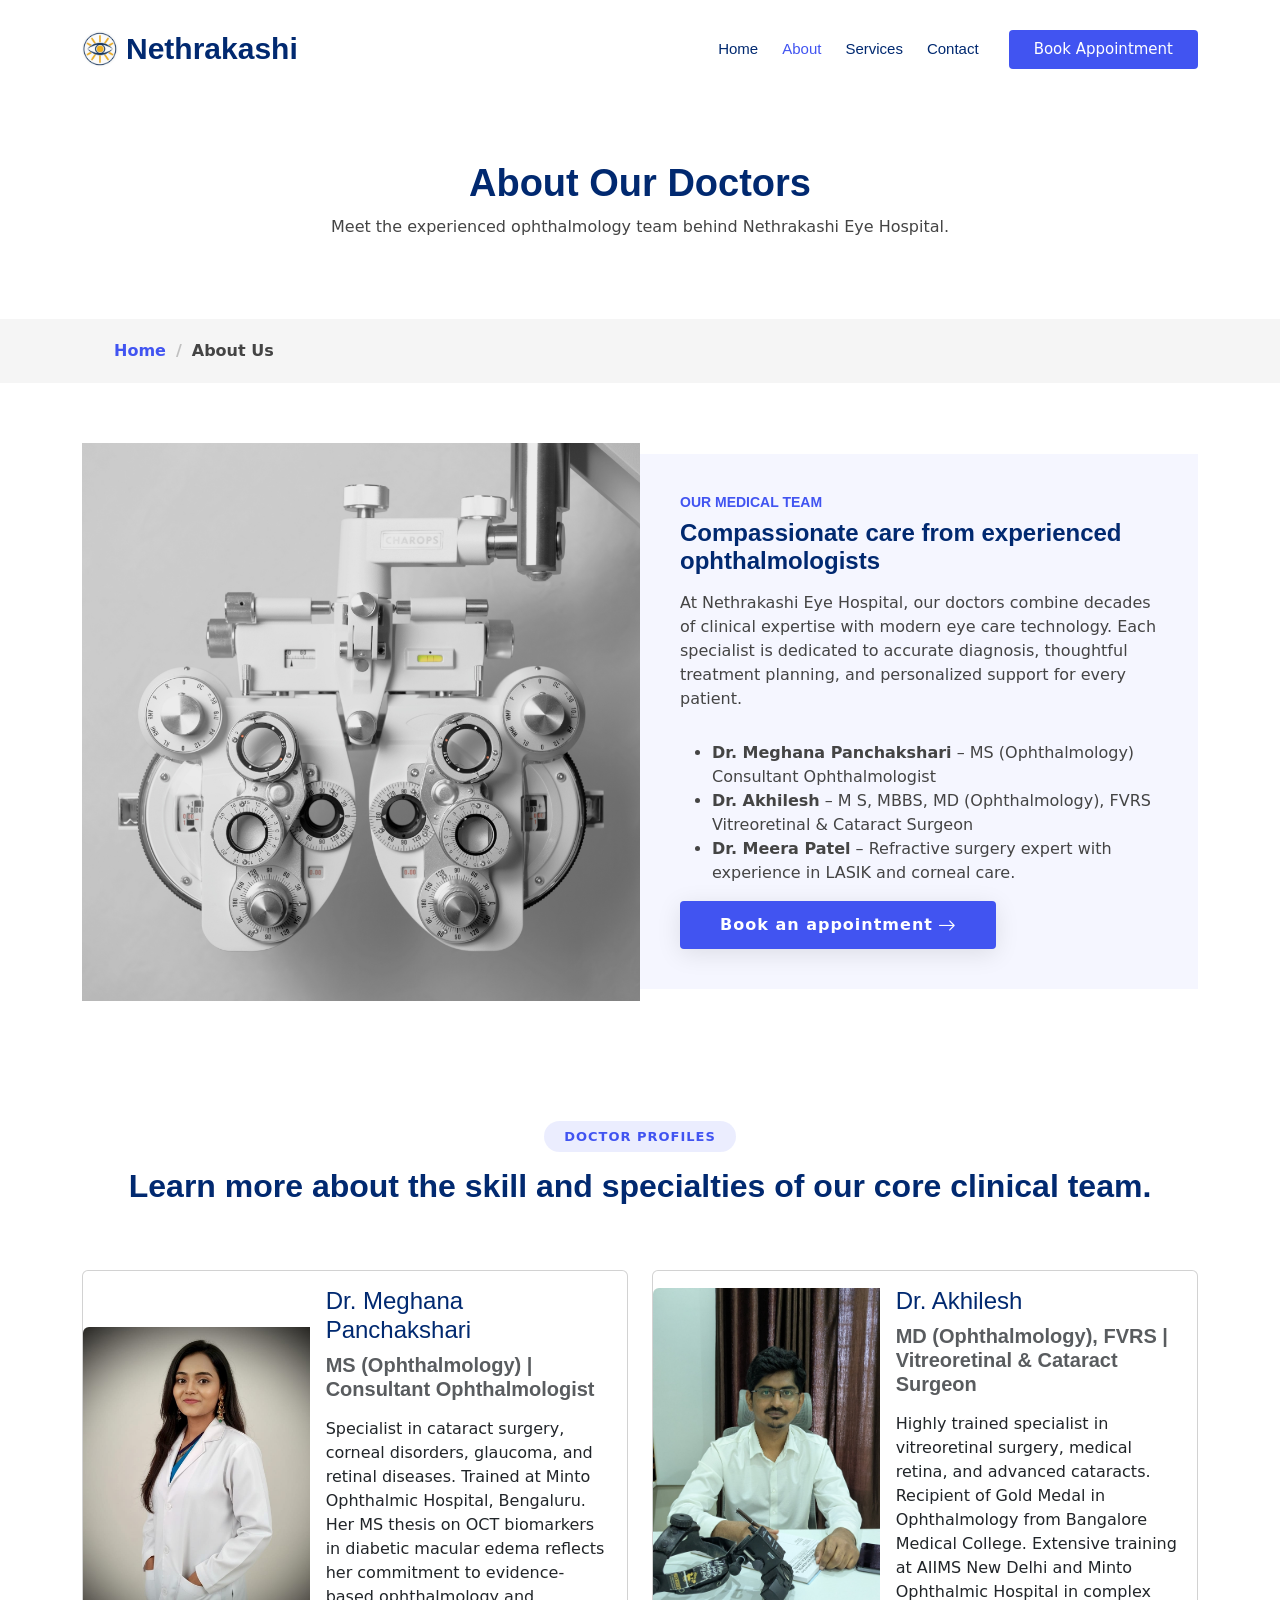
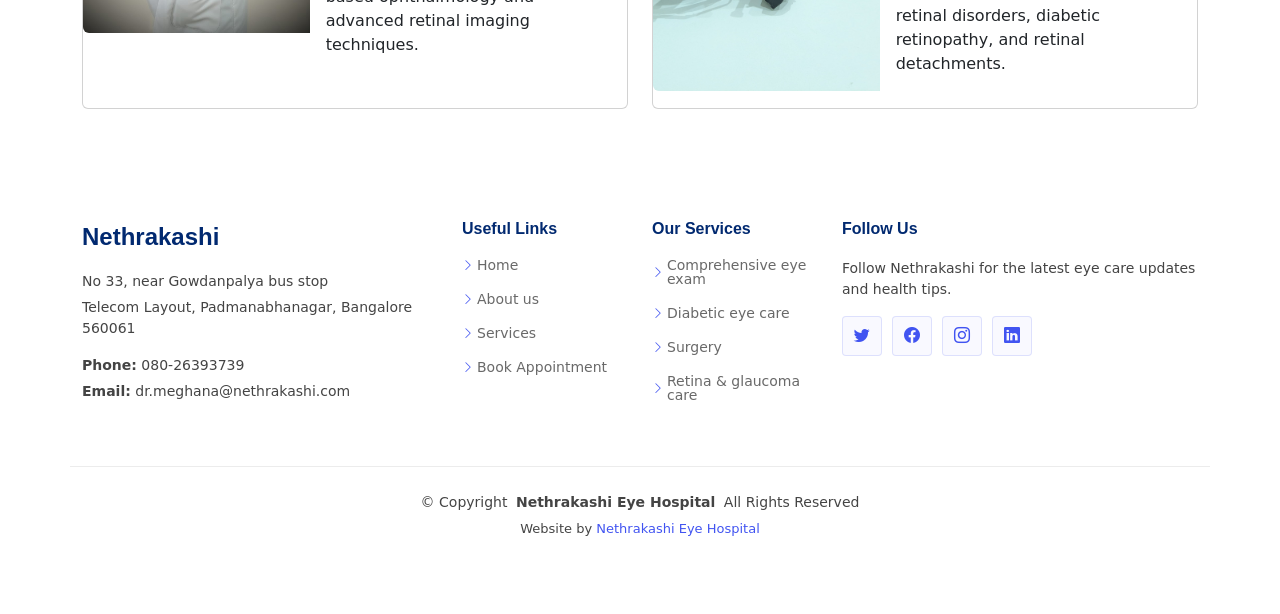
==== commit 6070e769: "changed many things" ====
--- a/about.html
+++ b/about.html
@@ -136,7 +136,7 @@
             <div class="card doctor-card h-100">
               <div class="row g-0 align-items-center">
                 <div class="col-md-5">
-                  <img src="#" class="img-fluid rounded-start" alt="Dr. Akhilesh">
+                  <img src="assets/img/team/team-1.jpg" class="img-fluid rounded-start" alt="Dr. Akhilesh">
                 </div>
                 <div class="col-md-7">
                   <div class="card-body">
@@ -160,13 +160,13 @@
       <div class="row gy-4">
         <div class="col-lg-4 col-md-6 footer-about">
           <a href="index.html" class="d-flex align-items-center">
-            <span class="sitename">PROJECT</span>
+            <span class="sitename">Nethrakashi</span>
           </a>
           <div class="footer-contact pt-3">
-            <p>Egypt</p>
-            <p>Egypt , Cairo</p>
-            <p class="mt-3"><strong>Phone:</strong> <span>+1 0000 00000 00</span></p>
-            <p><strong>Email:</strong> <span>info@example.com</span></p>
+            <p>No 33, near Gowdanpalya bus stop</p>
+            <p>Telecom Layout, Padmanabhanagar, Bangalore 560061</p>
+            <p class="mt-3"><strong>Phone:</strong> <span>080-26393739</span></p>
+            <p><strong>Email:</strong> <span>dr.meghana@nethrakashi.com</span></p>
           </div>
         </div>
 
@@ -176,28 +176,28 @@
             <li><i class="bi bi-chevron-right"></i> <a href="index.html">Home</a></li>
             <li><i class="bi bi-chevron-right"></i> <a href="about.html">About us</a></li>
             <li><i class="bi bi-chevron-right"></i> <a href="index.html#services">Services</a></li>
-            <li><i class="bi bi-chevron-right"></i> <a href="#">Terms of service</a></li>
+            <li><i class="bi bi-chevron-right"></i> <a href="booking.html">Book Appointment</a></li>
           </ul>
         </div>
 
         <div class="col-lg-2 col-md-3 footer-links">
           <h4>Our Services</h4>
           <ul>
-            <li><i class="bi bi-chevron-right"></i> <a href="#">Web Design</a></li>
-            <li><i class="bi bi-chevron-right"></i> <a href="#">Web Development</a></li>
-            <li><i class="bi bi-chevron-right"></i> <a href="#">Product Management</a></li>
-            <li><i class="bi bi-chevron-right"></i> <a href="#">Marketing</a></li>
+            <li><i class="bi bi-chevron-right"></i> <a href="index.html#services">Comprehensive eye exam</a></li>
+            <li><i class="bi bi-chevron-right"></i> <a href="index.html#services">Diabetic eye care</a></li>
+            <li><i class="bi bi-chevron-right"></i> <a href="service-details.html">Surgery</a></li>
+            <li><i class="bi bi-chevron-right"></i> <a href="service-details.html">Retina &amp; glaucoma care</a></li>
           </ul>
         </div>
 
         <div class="col-lg-4 col-md-12">
           <h4>Follow Us</h4>
-          <p>Cras fermentum odio eu feugiat lide par naso tierra videa magna derita valies</p>
+          <p>Follow Nethrakashi for the latest eye care updates and health tips.</p>
           <div class="social-links d-flex">
-            <a href=""><i class="bi bi-twitter-x"></i></a>
-            <a href=""><i class="bi bi-facebook"></i></a>
-            <a href=""><i class="bi bi-instagram"></i></a>
-            <a href=""><i class="bi bi-linkedin"></i></a>
+            <a href="#" aria-label="Twitter"><i class="bi bi-twitter"></i></a>
+            <a href="#" aria-label="Facebook"><i class="bi bi-facebook"></i></a>
+            <a href="#" aria-label="Instagram"><i class="bi bi-instagram"></i></a>
+            <a href="#" aria-label="LinkedIn"><i class="bi bi-linkedin"></i></a>
           </div>
         </div>
 
@@ -205,9 +205,9 @@
     </div>
 
     <div class="container copyright text-center mt-4">
-      <p>© <span>Copyright</span> <strong class="px-1 sitename">Project</strong> <span>All Rights Reserved</span></p>
+      <p>© <span>Copyright</span> <strong class="px-1 sitename">Nethrakashi Eye Hospital</strong> <span>All Rights Reserved</span></p>
       <div class="credits">
-        Designed by <a href="#">AHMAD ALJAMAL</a> Distributed by <a href="#">PROJECT</a>
+        Website by <a href="index.html">Nethrakashi Eye Hospital</a>
       </div>
     </div>
 
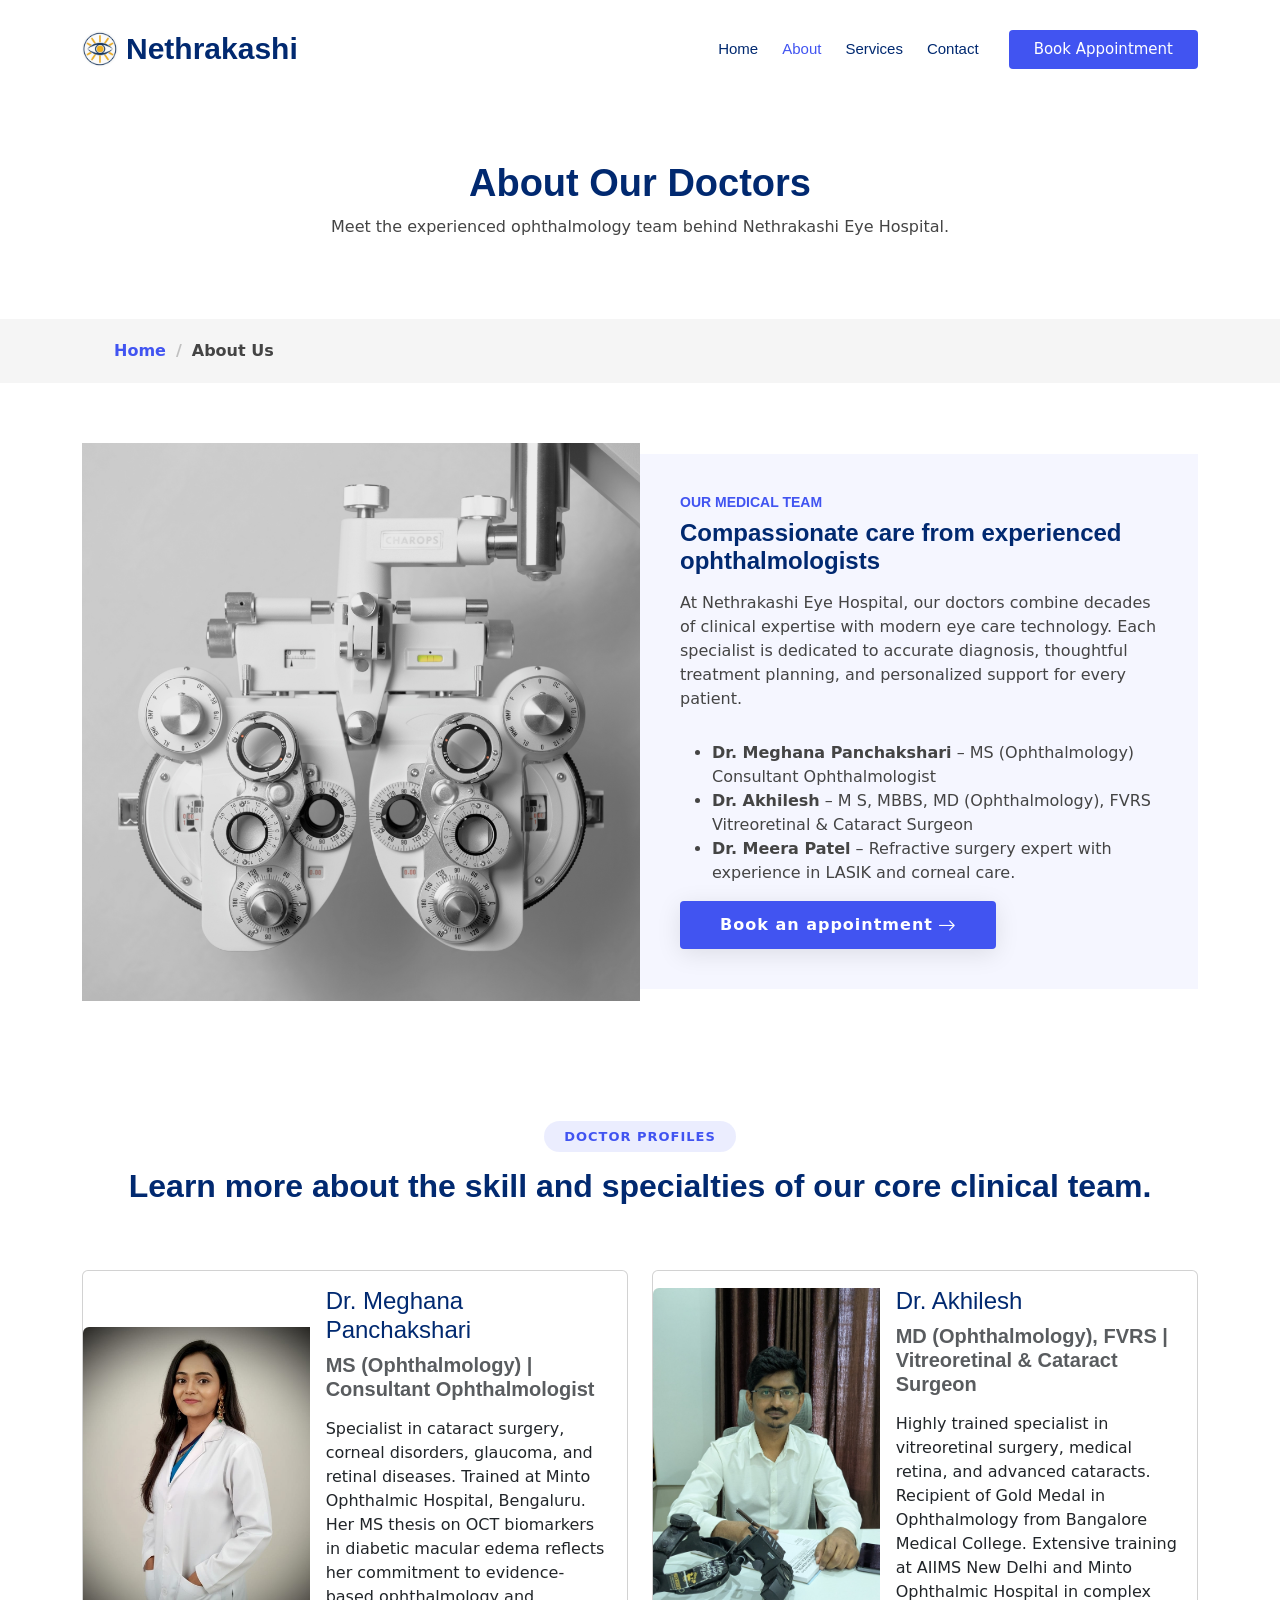
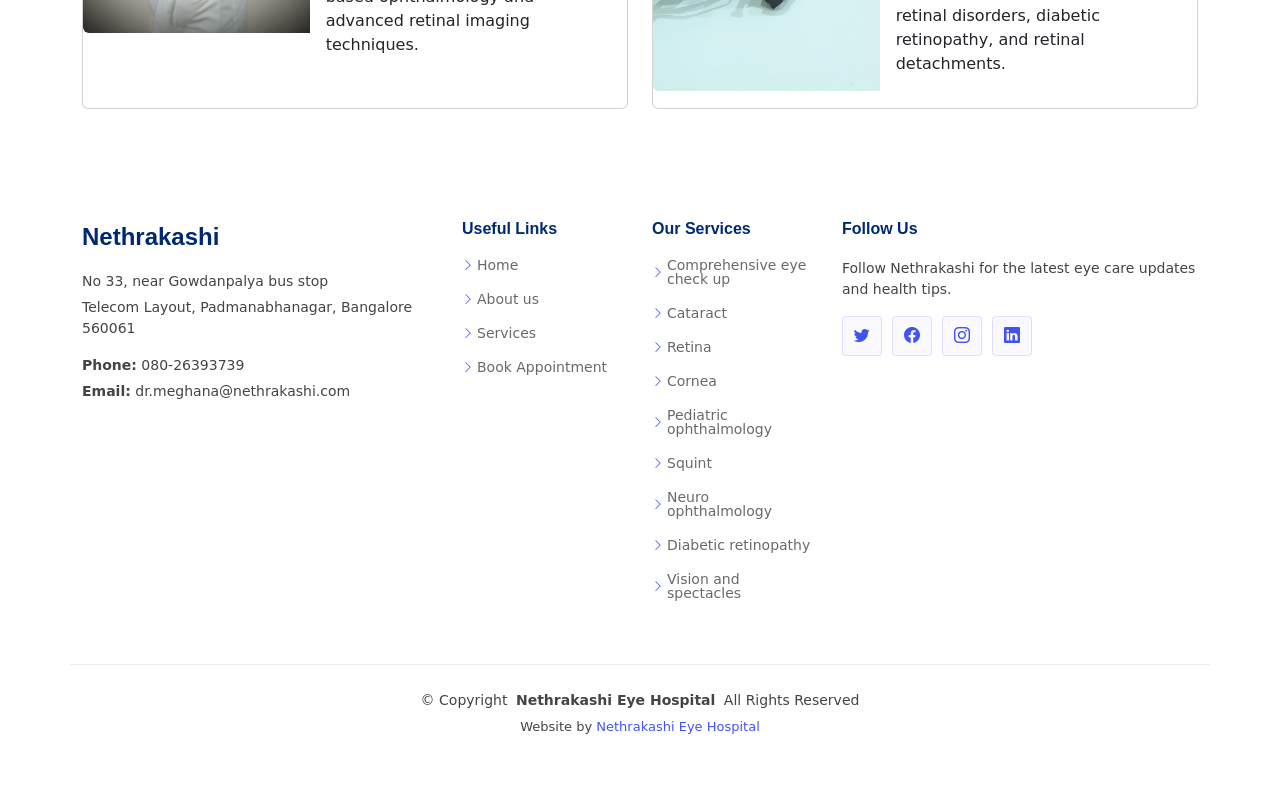
==== commit 99192106: "made some more chnages" ====
--- a/about.html
+++ b/about.html
@@ -42,7 +42,7 @@
         <ul>
           <li><a href="index.html">Home</a></li>
           <li><a href="about.html" class="active">About</a></li>
-          <li><a href="index.html#services">Services</a></li>
+          <li><a href="service-details.html">Services</a></li>
           <li><a href="index.html#contact">Contact</a></li>
         </ul>
         <i class="mobile-nav-toggle d-xl-none bi bi-list"></i>
@@ -183,10 +183,15 @@
         <div class="col-lg-2 col-md-3 footer-links">
           <h4>Our Services</h4>
           <ul>
-            <li><i class="bi bi-chevron-right"></i> <a href="index.html#services">Comprehensive eye exam</a></li>
-            <li><i class="bi bi-chevron-right"></i> <a href="index.html#services">Diabetic eye care</a></li>
-            <li><i class="bi bi-chevron-right"></i> <a href="service-details.html">Surgery</a></li>
-            <li><i class="bi bi-chevron-right"></i> <a href="service-details.html">Retina &amp; glaucoma care</a></li>
+            <li><i class="bi bi-chevron-right"></i> <a href="index.html#services">Comprehensive eye check up</a></li>
+            <li><i class="bi bi-chevron-right"></i> <a href="index.html#services">Cataract</a></li>
+            <li><i class="bi bi-chevron-right"></i> <a href="index.html#services">Retina</a></li>
+            <li><i class="bi bi-chevron-right"></i> <a href="index.html#services">Cornea</a></li>
+            <li><i class="bi bi-chevron-right"></i> <a href="index.html#services">Pediatric ophthalmology</a></li>
+            <li><i class="bi bi-chevron-right"></i> <a href="index.html#services">Squint</a></li>
+            <li><i class="bi bi-chevron-right"></i> <a href="index.html#services">Neuro ophthalmology</a></li>
+            <li><i class="bi bi-chevron-right"></i> <a href="index.html#services">Diabetic retinopathy</a></li>
+            <li><i class="bi bi-chevron-right"></i> <a href="index.html#services">Vision and spectacles</a></li>
           </ul>
         </div>
 
@@ -194,10 +199,10 @@
           <h4>Follow Us</h4>
           <p>Follow Nethrakashi for the latest eye care updates and health tips.</p>
           <div class="social-links d-flex">
-            <a href="#" aria-label="Twitter"><i class="bi bi-twitter"></i></a>
-            <a href="#" aria-label="Facebook"><i class="bi bi-facebook"></i></a>
-            <a href="#" aria-label="Instagram"><i class="bi bi-instagram"></i></a>
-            <a href="#" aria-label="LinkedIn"><i class="bi bi-linkedin"></i></a>
+            <a href="https://twitter.com/nethrakashi" aria-label="Twitter"><i class="bi bi-twitter"></i></a>
+            <a href="https://www.facebook.com/nethrakashi" aria-label="Facebook"><i class="bi bi-facebook"></i></a>
+            <a href="https://www.instagram.com/nethra.kashi/" aria-label="Instagram"><i class="bi bi-instagram"></i></a>
+            <a href="https://www.linkedin.com/company/nethrakashi" aria-label="LinkedIn"><i class="bi bi-linkedin"></i></a>
           </div>
         </div>
 
--- a/assets/css/main.css
+++ b/assets/css/main.css
@@ -1252,6 +1252,41 @@
   background: #f3268c;
 }
 
+.services .service-item.item-gold {
+  border-bottom: 3px solid #B8860B;
+}
+
+.services .service-item.item-gold .icon {
+  color: #B8860B;
+  background: rgba(184, 134, 11, 0.1);
+}
+
+.services .service-item.item-gold .read-more {
+  color: #B8860B;
+}
+
+.services .service-item.item-gold:hover {
+  background: #B8860B;
+}
+
+.services .service-item.item-green {
+  border-bottom: 3px solid #228B22; /* forest green border */
+}
+
+.services .service-item.item-green .icon {
+  color: #228B22; /* green icon */
+  background: rgba(34, 139, 34, 0.1); /* subtle green background */
+}
+
+.services .service-item.item-green .read-more {
+  color: #228B22; /* green link */
+}
+
+.services .service-item.item-green:hover {
+  background: #228B22; /* green background on hover */
+  color: #fff; /* switch text to white for contrast */
+}
+
 .services .service-item:hover h3,
 .services .service-item:hover p,
 .services .service-item:hover .read-more {
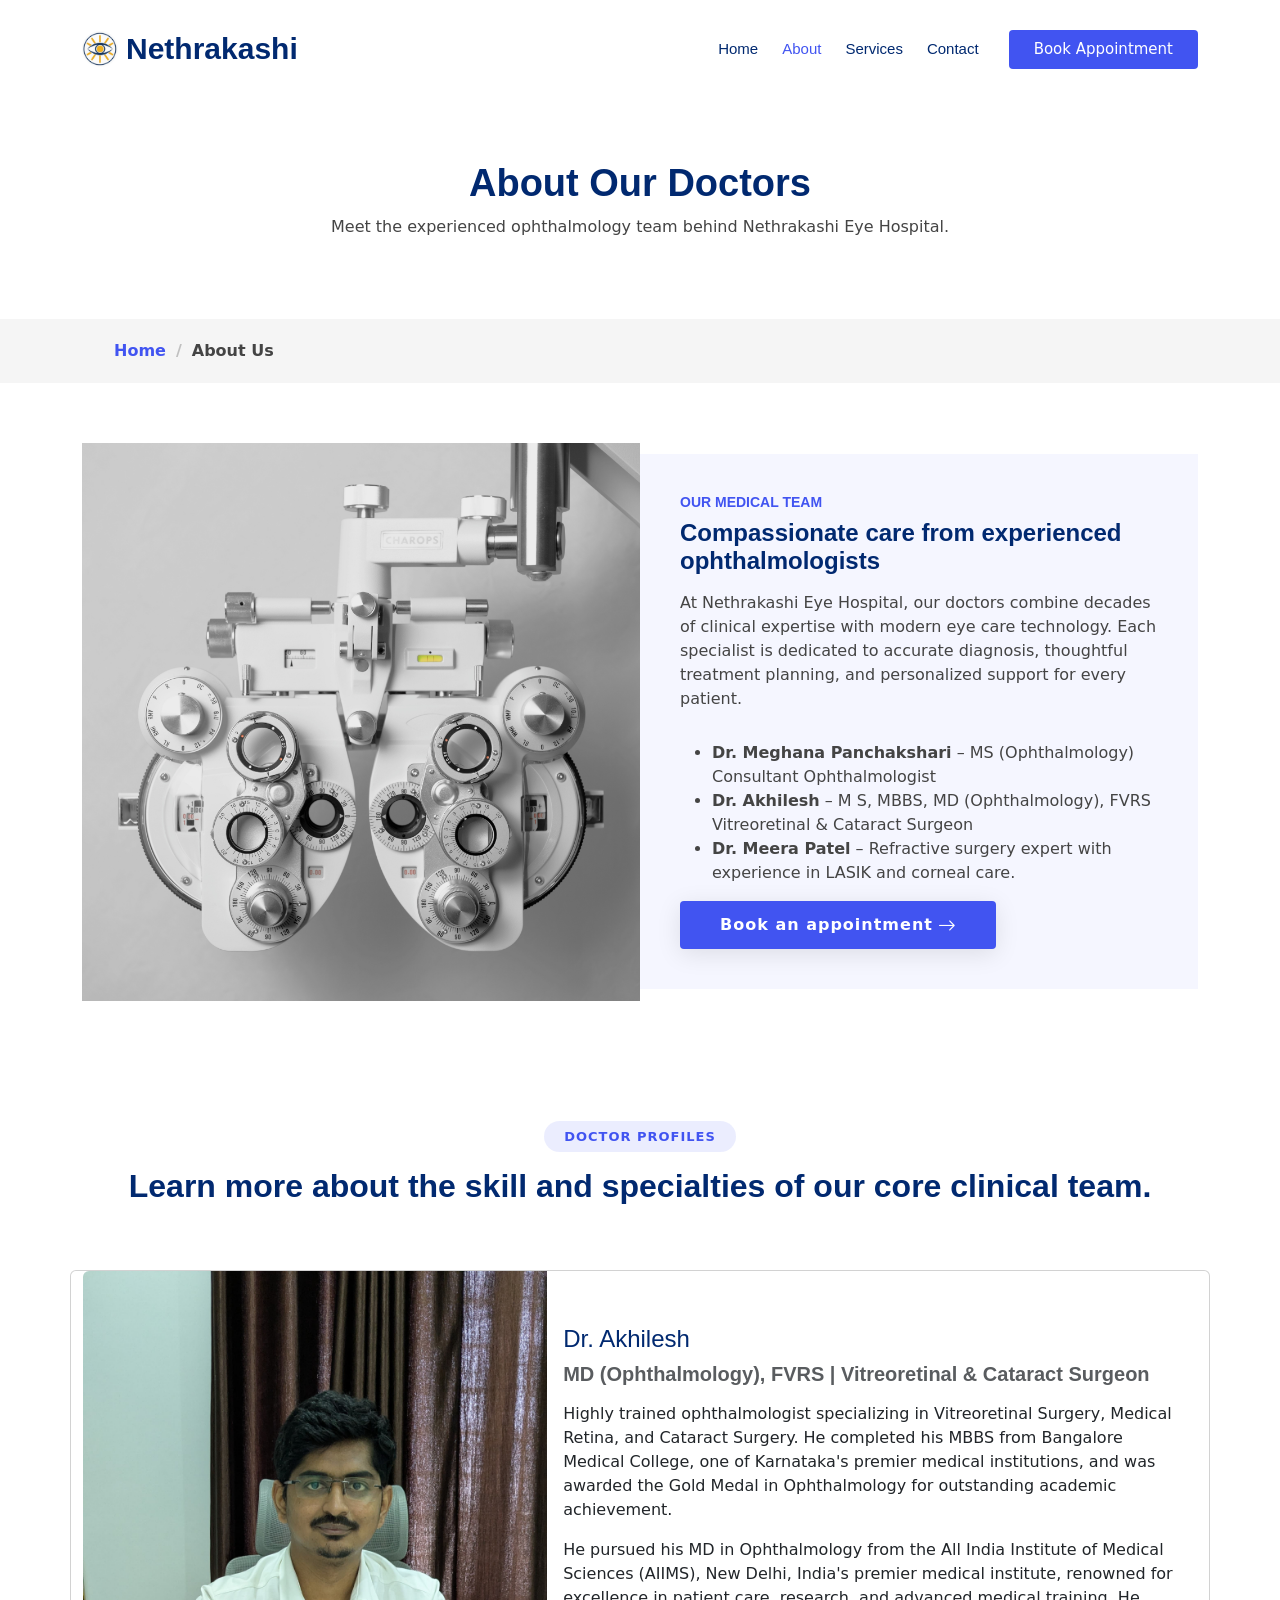
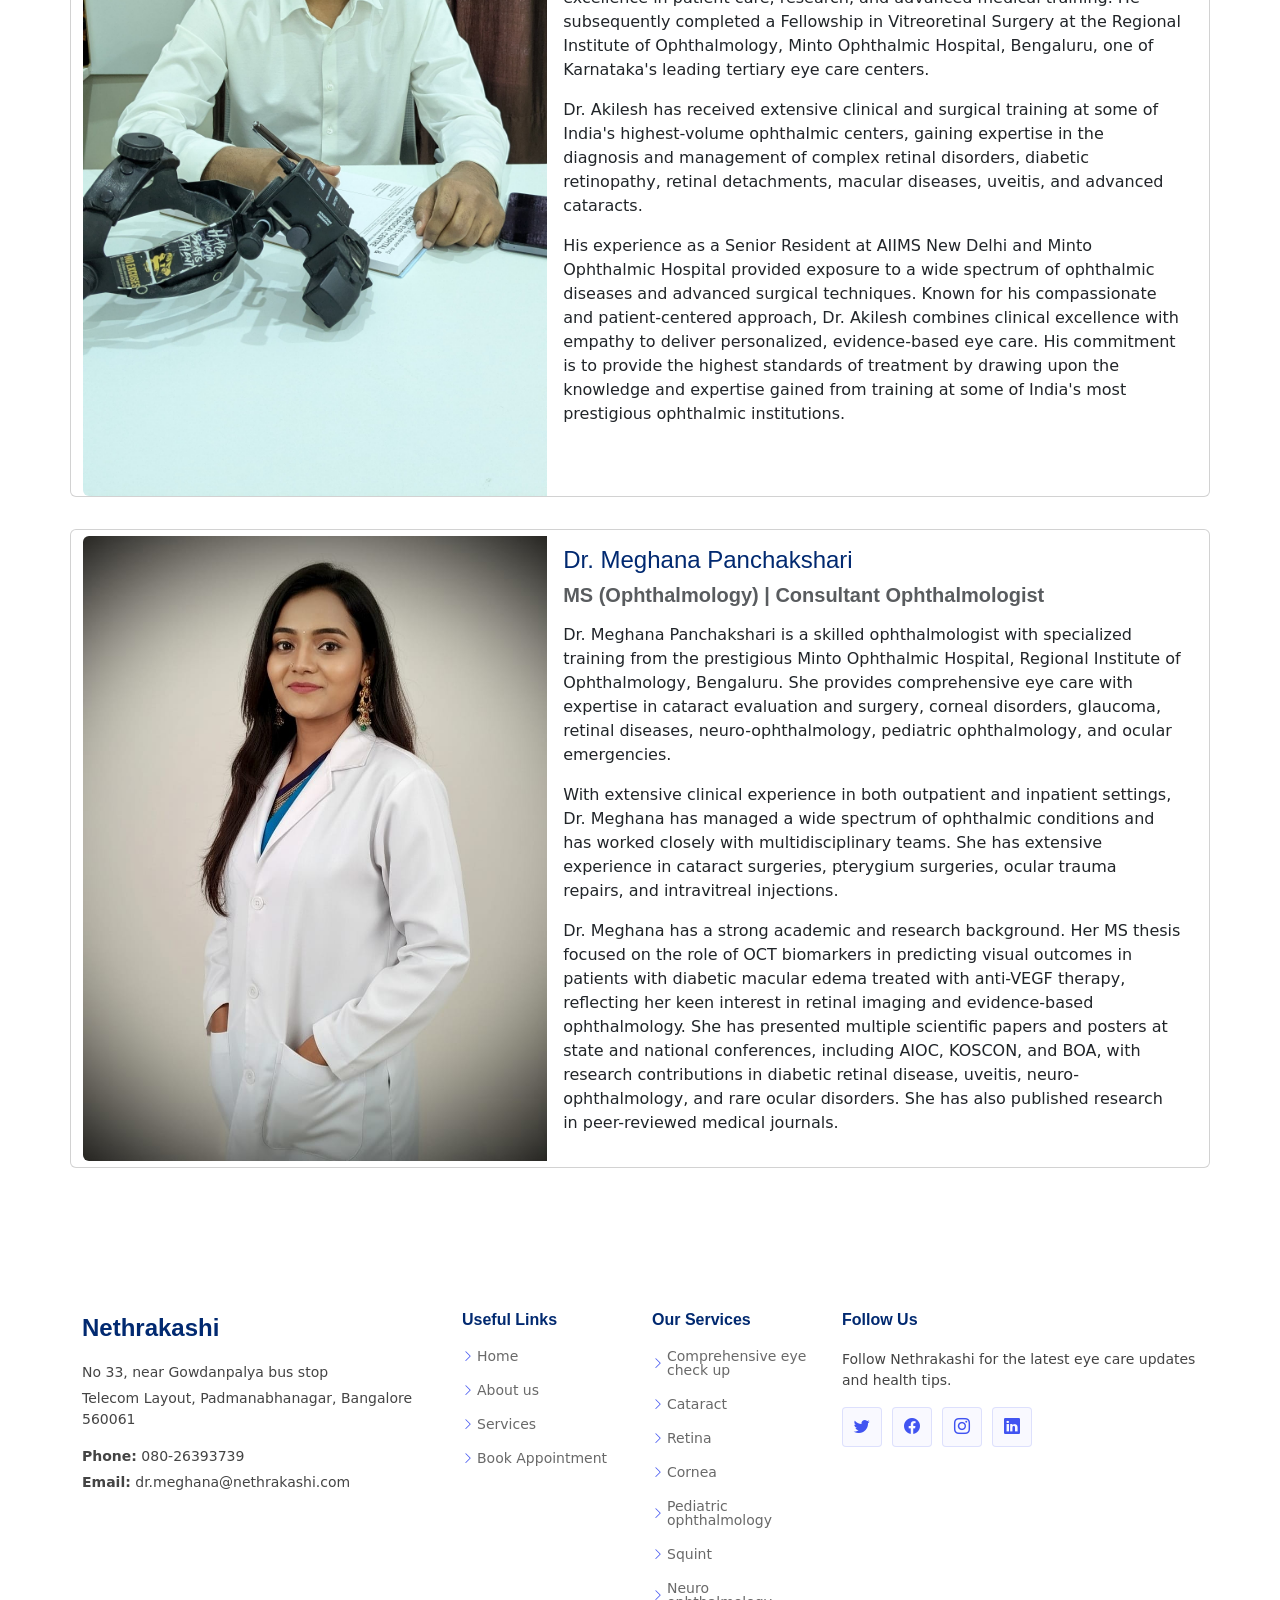
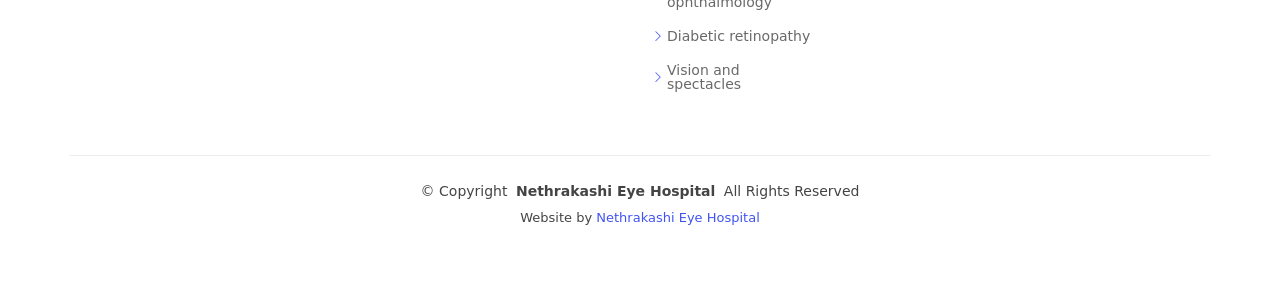
==== commit 930ba414: "Swap doctor profiles and update details" ====
--- a/about.html
+++ b/about.html
@@ -114,9 +114,29 @@
           <p>Learn more about the skill and specialties of our core clinical team.</p>
         </div>
 
-        <div class="row gy-4">
-          <div class="col-lg-6" data-aos="fade-up" data-aos-delay="100">
-            <div class="card doctor-card h-100">
+        <div class="row gy-4" style="margin-bottom: 2rem;">
+            <div class="card doctor-card h-100" data-aos="fade-up" data-aos-delay="100">
+              <div class="row g-0 align-items-center">
+                <div class="col-md-5">
+                  <img src="assets/img/team/team-1.jpg" class="img-fluid rounded-start" alt="Dr. Akhilesh">
+                </div>
+                <div class="col-md-7">
+                  <div class="card-body">
+                    <h3 class="fs-4">Dr. Akhilesh</h3>
+                    <h5 class="text-muted fw-semibold mb-3">MD (Ophthalmology), FVRS | Vitreoretinal & Cataract Surgeon</h5>
+                    <p class="fs-6">Highly trained ophthalmologist specializing in Vitreoretinal Surgery, Medical Retina, and Cataract Surgery. He completed his MBBS from Bangalore Medical College, one of Karnataka's premier medical institutions, and was awarded the Gold Medal in Ophthalmology for outstanding academic achievement.</p>
+                    <p class="fs-6">He pursued his MD in Ophthalmology from the All India Institute of Medical Sciences (AIIMS), New Delhi, India's premier medical institute, renowned for excellence in patient care, research, and advanced medical training. He subsequently completed a Fellowship in Vitreoretinal Surgery at the Regional Institute of Ophthalmology, Minto Ophthalmic Hospital, Bengaluru, one of Karnataka's leading tertiary eye care centers.</p>
+                    <p class="fs-6">Dr. Akilesh has received extensive clinical and surgical training at some of India's highest-volume ophthalmic centers, gaining expertise in the diagnosis and management of complex retinal disorders, diabetic retinopathy, retinal detachments, macular diseases, uveitis, and advanced cataracts. </p>
+                    <p class="fs-6">His experience as a Senior Resident at AIIMS New Delhi and Minto Ophthalmic Hospital provided exposure to a wide spectrum of ophthalmic diseases and advanced surgical techniques.
+                      Known for his compassionate and patient-centered approach, Dr. Akilesh combines clinical excellence with empathy to deliver personalized, evidence-based eye care. His commitment is to provide the highest standards of treatment by drawing upon the knowledge and expertise gained from training at some of India's most prestigious ophthalmic institutions.</p>
+                  </div>
+                </div>
+              </div>
+            </div>
+        </div>
+
+        <div class="row gy-4" style="margin-bottom: 2rem;">
+            <div class="card doctor-card h-100" data-aos="fade-up" data-aos-delay="100">
               <div class="row g-0 align-items-center">
                 <div class="col-md-5">
                   <img src="assets/img/team/team-2.jpg" class="img-fluid rounded-start" alt="Dr. Meghana Panchakshari">
@@ -125,29 +145,13 @@
                   <div class="card-body">
                     <h3 class="fs-4">Dr. Meghana Panchakshari</h3>
                     <h5 class="text-muted fw-semibold mb-3">MS (Ophthalmology) | Consultant Ophthalmologist</h5>
-                    <p class="fs-6">Specialist in cataract surgery, corneal disorders, glaucoma, and retinal diseases. Trained at Minto Ophthalmic Hospital, Bengaluru. Her MS thesis on OCT biomarkers in diabetic macular edema reflects her commitment to evidence-based ophthalmology and advanced retinal imaging techniques.</p>
+                    <p class="fs-6">Dr. Meghana Panchakshari is a skilled ophthalmologist with specialized training from the prestigious Minto Ophthalmic Hospital, Regional Institute of Ophthalmology, Bengaluru. She provides comprehensive eye care with expertise in cataract evaluation and surgery, corneal disorders, glaucoma, retinal diseases, neuro-ophthalmology, pediatric ophthalmology, and ocular emergencies.</p>
+                    <p class="fs-6">With extensive clinical experience in both outpatient and inpatient settings, Dr. Meghana has managed a wide spectrum of ophthalmic conditions and has worked closely with multidisciplinary teams. She has extensive experience in cataract surgeries, pterygium surgeries, ocular trauma repairs, and intravitreal injections.</p>
+                    <p class="fs-6">Dr. Meghana has a strong academic and research background. Her MS thesis focused on the role of OCT biomarkers in predicting visual outcomes in patients with diabetic macular edema treated with anti-VEGF therapy, reflecting her keen interest in retinal imaging and evidence-based ophthalmology. She has presented multiple scientific papers and posters at state and national conferences, including AIOC, KOSCON, and BOA, with research contributions in diabetic retinal disease, uveitis, neuro-ophthalmology, and rare ocular disorders. She has also published research in peer-reviewed medical journals.</p>
                   </div>
                 </div>
               </div>
             </div>
-          </div>
-
-          <div class="col-lg-6" data-aos="fade-up" data-aos-delay="200">
-            <div class="card doctor-card h-100">
-              <div class="row g-0 align-items-center">
-                <div class="col-md-5">
-                  <img src="assets/img/team/team-1.jpg" class="img-fluid rounded-start" alt="Dr. Akhilesh">
-                </div>
-                <div class="col-md-7">
-                  <div class="card-body">
-                    <h3 class="fs-4">Dr. Akhilesh</h3>
-                    <h5 class="text-muted fw-semibold mb-3">MD (Ophthalmology), FVRS | Vitreoretinal & Cataract Surgeon</h5>
-                    <p class="fs-6">Highly trained specialist in vitreoretinal surgery, medical retina, and advanced cataracts. Recipient of Gold Medal in Ophthalmology from Bangalore Medical College. Extensive training at AIIMS New Delhi and Minto Ophthalmic Hospital in complex retinal disorders, diabetic retinopathy, and retinal detachments.</p>
-                  </div>
-                </div>
-              </div>
-            </div>
-          </div>
         </div>
       </div>
     </section>
@@ -235,4 +239,4 @@
 
 </body>
 
-</html>+</html>
--- a/assets/css/main.css
+++ b/assets/css/main.css
@@ -1960,7 +1960,7 @@
 
 .booking .appointment-info,
 .booking .appointment-form {
-  background: color-mix(in srgb, var(--default-color), transparent 96%);
+  background: color-mix(in srgb, #ffcccb, transparent 96%);
   padding: 30px;
   border-radius: 24px;
   box-shadow: 0 30px 60px color-mix(in srgb, var(--default-color), transparent 90%);
@@ -2836,3 +2836,26 @@
   color: color-mix(in srgb, var(--default-color), transparent 60%);
   font-size: 14px;
 }
+.whatsapp-float {
+    position: fixed;
+    width: 60px;
+    height: 60px;
+    bottom: 80px;
+    right: 20px;
+    background-color: #25D366;
+    color: #fff;
+    border-radius: 50%;
+    text-align: center;
+    font-size: 32px;
+    box-shadow: 2px 2px 8px rgba(0,0,0,0.3);
+    z-index: 9999;
+    display: flex;
+    align-items: center;
+    justify-content: center;
+    text-decoration: none;
+}
+.whatsapp-float:hover {
+    color: #fff;
+    transform: scale(1.1);
+    transition: 0.3s;
+}
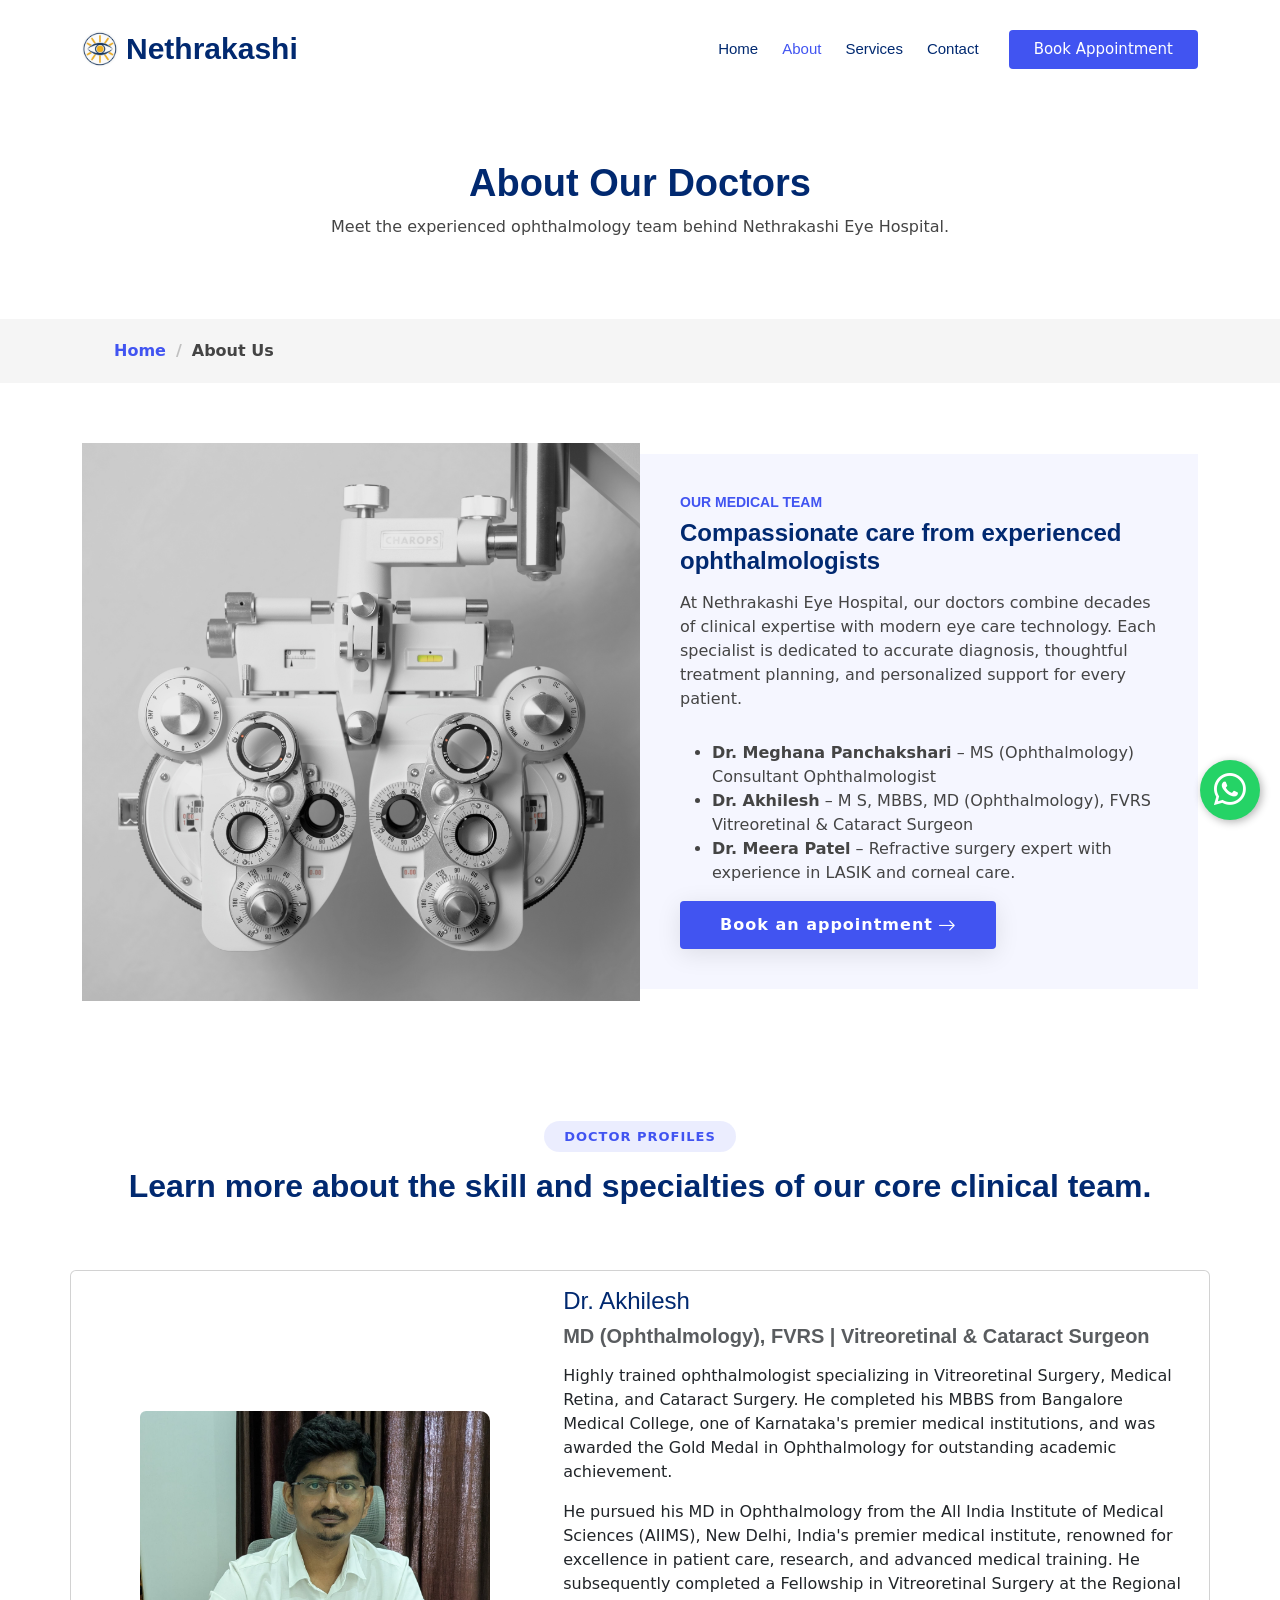
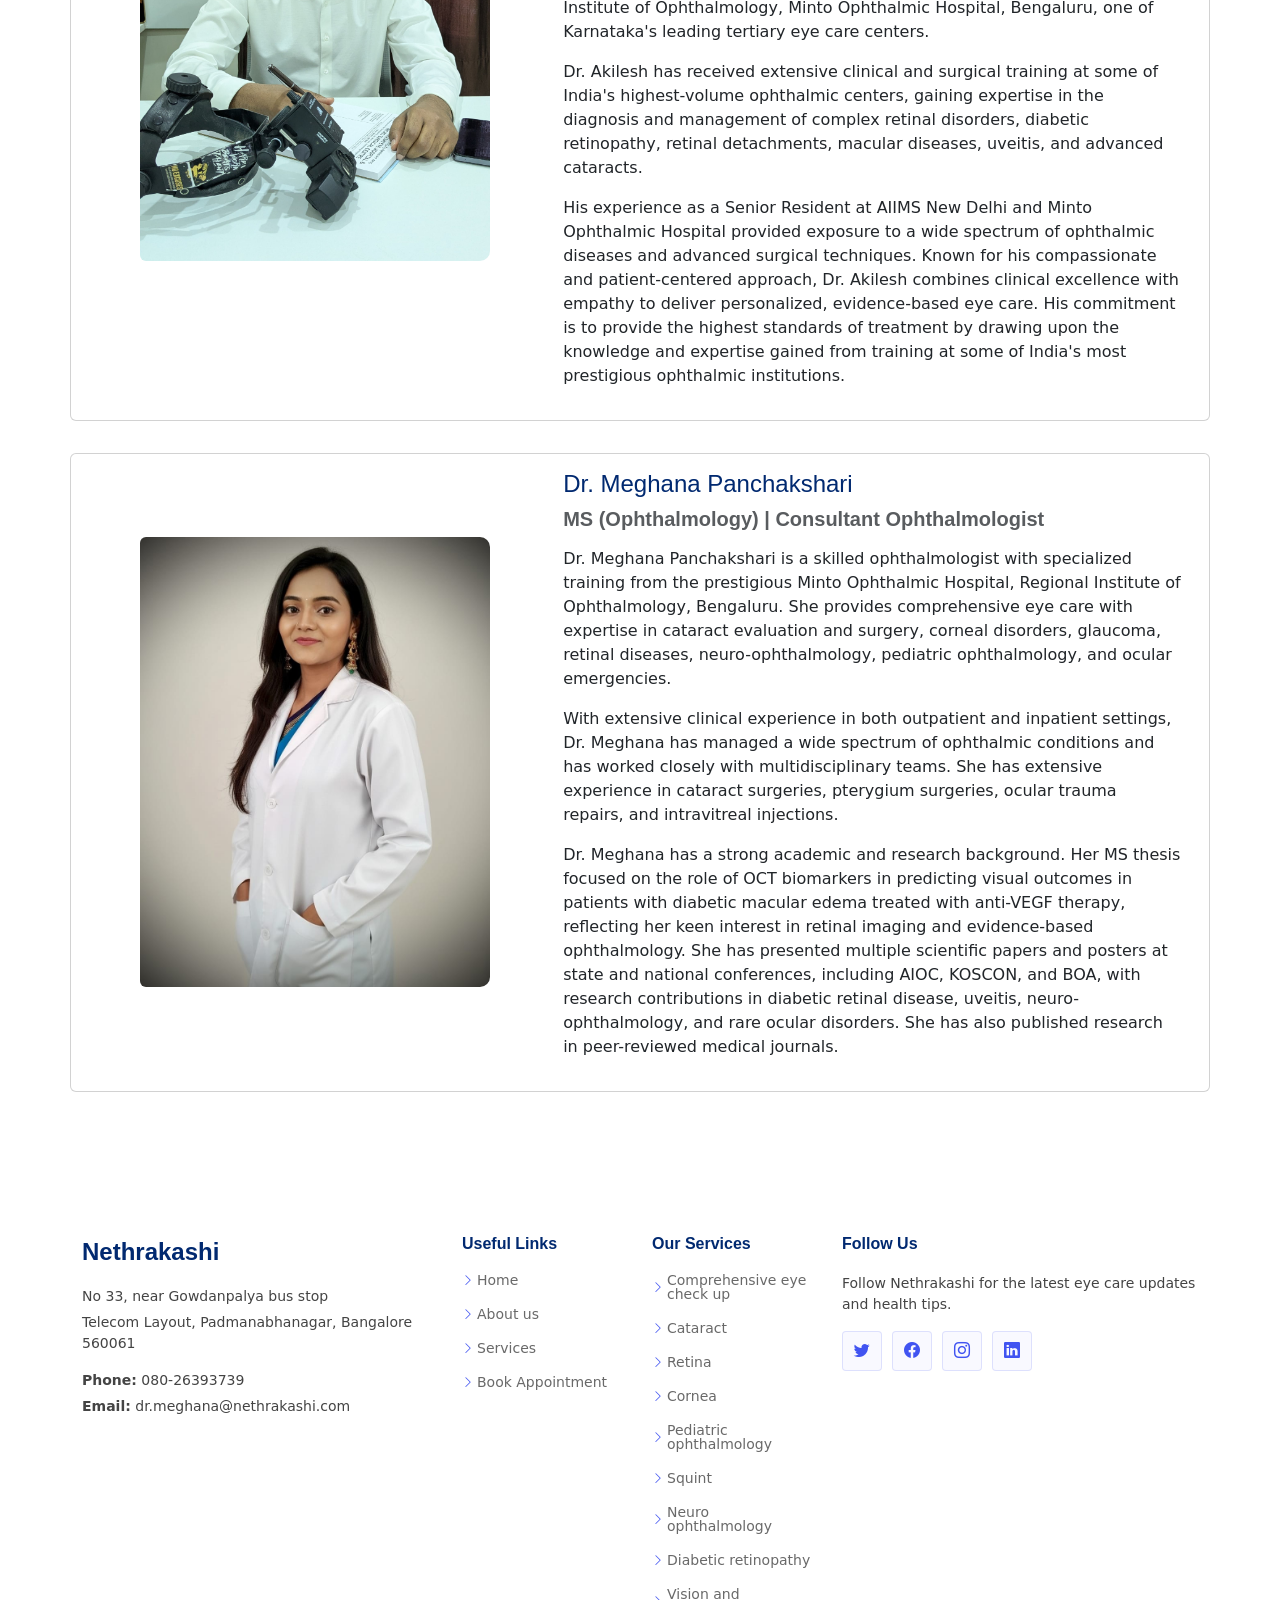
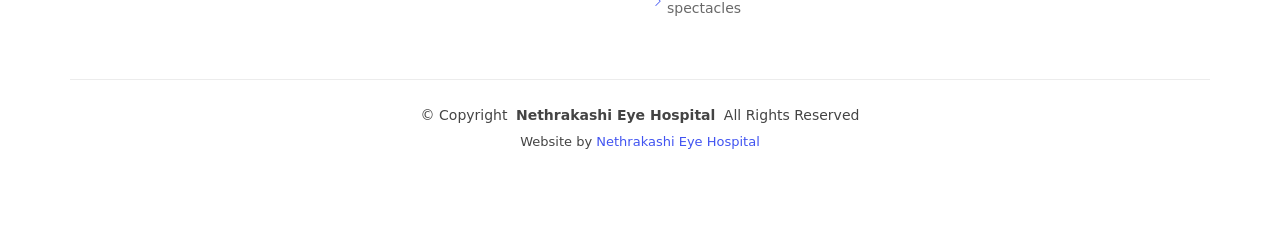
==== commit a094be93: "Add WhatsApp chat link to about.html" ====
--- a/about.html
+++ b/about.html
@@ -54,7 +54,12 @@
   </header>
 
   <main class="main">
-
+  <a href="https://wa.me/919008350847?text=Hi,%20can%20I%20know%20more%20about%20this?"
+   class="whatsapp-float"
+   target="_blank"
+   aria-label="Chat on WhatsApp">
+    <i class="bi bi-whatsapp"></i>
+</a>
     <div class="page-title">
       <div class="heading">
         <div class="container">
--- a/assets/css/main.css
+++ b/assets/css/main.css
@@ -2859,3 +2859,15 @@
     transform: scale(1.1);
     transition: 0.3s;
 }
+
+.doctor-card img {
+    display: block;
+    width: 100%;
+    max-width: 350px;
+    height: 450px;
+    margin: 0 auto 20px auto;
+    object-fit: cover;
+    line-height: 1.8;
+    text-align: justify;
+    border-radius: 10px;;
+}
